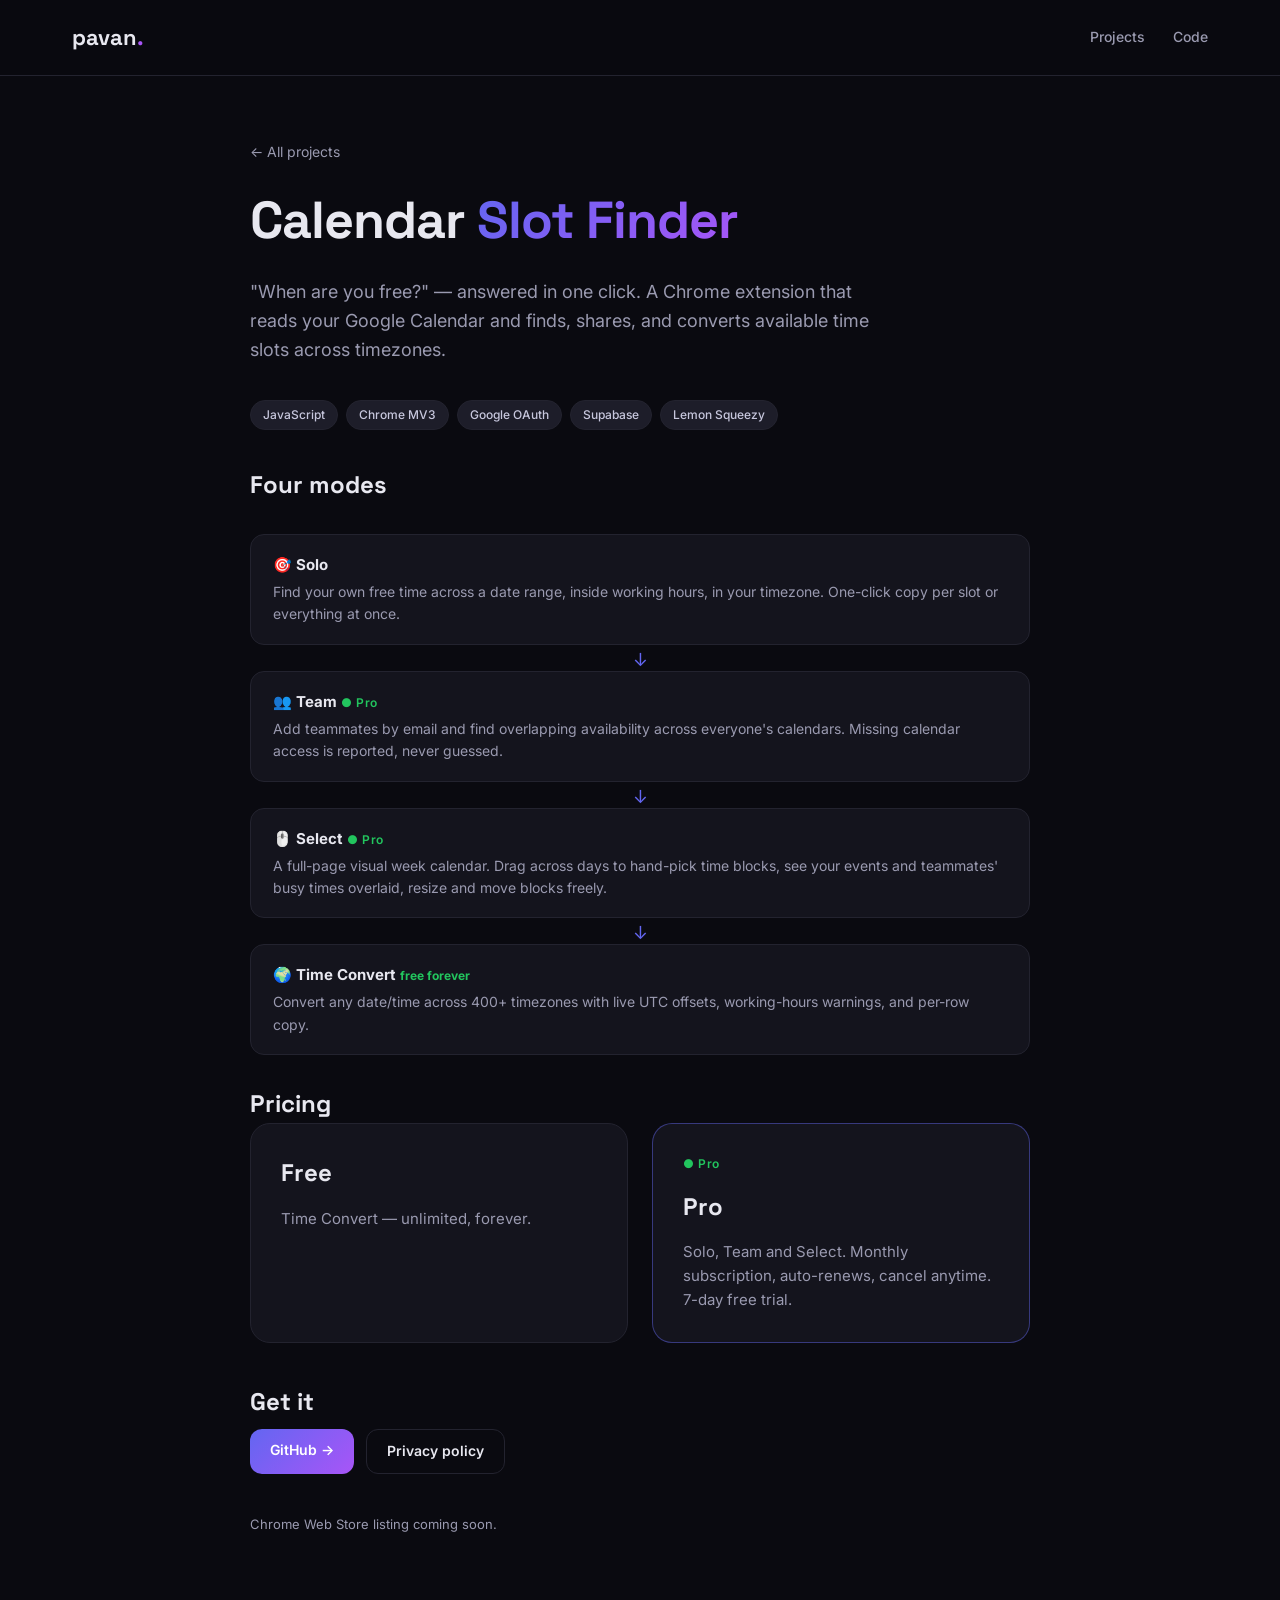
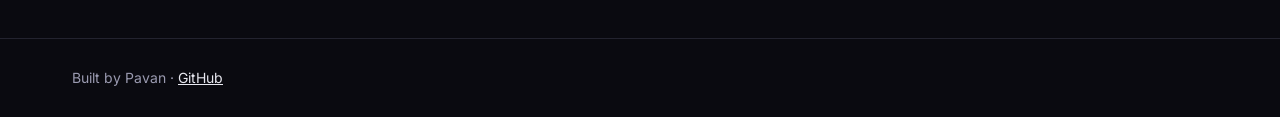
==== projects/freeslot/index.html @ c3851873 "Portfolio site v1: home, gesture-car live demo, freeslot page, privacy policy" ====
<!DOCTYPE html>
<html lang="en">
<head>
  <meta charset="UTF-8">
  <meta name="viewport" content="width=device-width, initial-scale=1.0">
  <title>Calendar Slot Finder — Pavan</title>
  <meta name="description" content="Find, share and convert available time slots from Google Calendar. A Chrome extension with Solo, Team, Select and Time Convert modes.">
  <link rel="preconnect" href="https://fonts.googleapis.com">
  <link rel="preconnect" href="https://fonts.gstatic.com" crossorigin>
  <link href="https://fonts.googleapis.com/css2?family=Space+Grotesk:wght@500;600;700&family=Inter:wght@400;500;600&display=swap" rel="stylesheet">
  <link rel="stylesheet" href="../../styles.css">
</head>
<body>
  <nav class="nav">
    <a href="../../index.html" class="logo">pavan<span class="accent">.</span></a>
    <div class="nav-links">
      <a href="../../index.html#projects">Projects</a>
      <a href="https://github.com/pavan512002/freeslot" target="_blank" rel="noopener">Code</a>
    </div>
  </nav>

  <main class="page">
    <a href="../../index.html#projects" class="back">← All projects</a>
    <h1>Calendar <span class="gradient">Slot Finder</span></h1>
    <p class="lede">"When are you free?" — answered in one click. A Chrome extension that reads your Google Calendar and finds, shares, and converts available time slots across timezones.</p>

    <div class="tags" style="margin-bottom: 36px;">
      <span>JavaScript</span><span>Chrome MV3</span><span>Google OAuth</span><span>Supabase</span><span>Lemon Squeezy</span>
    </div>

    <h2>Four modes</h2>
    <div class="pipeline">
      <div class="pipe-step">
        <h4>🎯 Solo</h4>
        <p>Find your own free time across a date range, inside working hours, in your timezone. One-click copy per slot or everything at once.</p>
      </div>
      <div class="pipe-step">
        <h4>👥 Team <span class="badge live">● Pro</span></h4>
        <p>Add teammates by email and find overlapping availability across everyone's calendars. Missing calendar access is reported, never guessed.</p>
      </div>
      <div class="pipe-step">
        <h4>🖱️ Select <span class="badge live">● Pro</span></h4>
        <p>A full-page visual week calendar. Drag across days to hand-pick time blocks, see your events and teammates' busy times overlaid, resize and move blocks freely.</p>
      </div>
      <div class="pipe-step">
        <h4>🌍 Time Convert <span style="color: var(--green); font-size: 12px;">free forever</span></h4>
        <p>Convert any date/time across 400+ timezones with live UTC offsets, working-hours warnings, and per-row copy.</p>
      </div>
    </div>

    <h2>Pricing</h2>
    <div class="cards" style="margin-bottom: 40px;">
      <div class="card">
        <h3>Free</h3>
        <p>Time Convert — unlimited, forever.</p>
      </div>
      <div class="card featured">
        <div class="card-top"><span class="badge live">● Pro</span></div>
        <h3>Pro</h3>
        <p>Solo, Team and Select. Monthly subscription, auto-renews, cancel anytime. 7-day free trial.</p>
      </div>
    </div>

    <h2>Get it</h2>
    <div class="card-actions" style="margin-bottom: 40px;">
      <a href="https://github.com/pavan512002/freeslot" target="_blank" rel="noopener" class="btn primary">GitHub →</a>
      <a href="../../privacy.html" class="btn ghost">Privacy policy</a>
    </div>
    <p class="fine" style="color: var(--muted); font-size: 13px;">Chrome Web Store listing coming soon.</p>
  </main>

  <footer>
    <p>Built by Pavan · <a href="https://github.com/pavan512002" target="_blank" rel="noopener">GitHub</a></p>
  </footer>

  <script src="../../main.js"></script>
</body>
</html>
---- styles.css ----
:root {
  --bg: #0a0a10;
  --bg2: #101018;
  --card: #14141d;
  --border: #23232f;
  --text: #e8e8f0;
  --muted: #9a9ab0;
  --accent: #6366f1;
  --accent2: #a855f7;
  --green: #22c55e;
}

* { box-sizing: border-box; margin: 0; padding: 0; }

body {
  background: var(--bg);
  color: var(--text);
  font-family: 'Inter', system-ui, sans-serif;
  line-height: 1.6;
  -webkit-font-smoothing: antialiased;
}

h1, h2, h3, .logo { font-family: 'Space Grotesk', sans-serif; }

a { color: inherit; }

/* ---------- nav ---------- */
.nav {
  display: flex; justify-content: space-between; align-items: center;
  padding: 20px clamp(20px, 6vw, 72px);
  position: sticky; top: 0; z-index: 10;
  background: rgba(10, 10, 16, 0.85); backdrop-filter: blur(12px);
  border-bottom: 1px solid var(--border);
}
.logo { font-size: 22px; font-weight: 700; text-decoration: none; }
.accent { color: var(--accent2); }
.nav-links { display: flex; gap: 28px; }
.nav-links a { text-decoration: none; color: var(--muted); font-size: 14px; font-weight: 500; }
.nav-links a:hover { color: var(--text); }

/* ---------- hero ---------- */
.hero {
  padding: clamp(70px, 12vh, 130px) clamp(20px, 6vw, 72px) clamp(50px, 8vh, 90px);
  max-width: 900px;
}
.hero-kicker { color: var(--muted); font-size: 15px; margin-bottom: 12px; }
.hero h1 { font-size: clamp(44px, 8vw, 84px); line-height: 1.05; letter-spacing: -1px; }
.gradient {
  background: linear-gradient(135deg, var(--accent), var(--accent2));
  -webkit-background-clip: text; background-clip: text; color: transparent;
}
.hero-sub { color: var(--muted); font-size: clamp(16px, 2vw, 19px); max-width: 560px; margin: 22px 0 30px; }
.hero-cta { display: flex; gap: 14px; flex-wrap: wrap; }

/* ---------- buttons ---------- */
.btn {
  display: inline-block; padding: 12px 26px; border-radius: 12px;
  font-weight: 600; font-size: 15px; text-decoration: none;
  transition: transform 0.15s, box-shadow 0.15s;
}
.btn.primary {
  background: linear-gradient(135deg, var(--accent), var(--accent2));
  color: #fff; border: none;
}
.btn.primary:hover { transform: translateY(-2px); box-shadow: 0 8px 24px rgba(99, 102, 241, 0.4); }
.btn.ghost { border: 1px solid var(--border); color: var(--text); background: transparent; }
.btn.ghost:hover { border-color: var(--accent); }

/* ---------- sections ---------- */
.section { padding: clamp(40px, 7vh, 80px) clamp(20px, 6vw, 72px); max-width: 1100px; }
.section h2 { font-size: clamp(26px, 4vw, 36px); margin-bottom: 28px; letter-spacing: -0.5px; }

/* ---------- project cards ---------- */
.cards { display: grid; gap: 24px; grid-template-columns: repeat(auto-fit, minmax(300px, 1fr)); }
.card {
  background: var(--card); border: 1px solid var(--border); border-radius: 20px;
  padding: 30px; display: flex; flex-direction: column; gap: 14px;
  transition: transform 0.2s, border-color 0.2s;
}
.card:hover { transform: translateY(-4px); border-color: #3a3a4d; }
.card.featured { border-color: rgba(99, 102, 241, 0.45); }
.card-top { display: flex; justify-content: space-between; align-items: center; }
.card-kind { color: var(--muted); font-size: 12px; text-transform: uppercase; letter-spacing: 1.5px; }
.badge.live { color: var(--green); font-size: 12px; font-weight: 600; letter-spacing: 0.5px; }
.card h3 { font-size: 24px; }
.card p { color: var(--muted); font-size: 15px; }
.tags { display: flex; flex-wrap: wrap; gap: 8px; }
.tags span {
  font-size: 12px; font-weight: 500; color: #c7c7dd;
  background: #1d1d29; border: 1px solid var(--border);
  padding: 4px 12px; border-radius: 999px;
}
.card-actions { display: flex; gap: 12px; margin-top: auto; padding-top: 8px; flex-wrap: wrap; }
.card-actions .btn { padding: 10px 20px; font-size: 14px; }

/* ---------- about ---------- */
.about-grid { display: grid; gap: 24px; grid-template-columns: 1.4fr 1fr; }
.about-grid p { color: var(--muted); font-size: 16px; }
.skills { list-style: none; display: flex; flex-direction: column; gap: 10px; }
.skills li {
  background: var(--card); border: 1px solid var(--border); border-radius: 12px;
  padding: 12px 18px; font-size: 14px; font-weight: 500;
}
@media (max-width: 700px) { .about-grid { grid-template-columns: 1fr; } }

/* ---------- project pages ---------- */
.page { max-width: 860px; margin: 0 auto; padding: clamp(40px, 7vh, 80px) clamp(20px, 6vw, 40px); }
.page h1 { font-size: clamp(32px, 5vw, 52px); letter-spacing: -1px; margin: 14px 0 16px; }
.page .lede { color: var(--muted); font-size: 18px; margin-bottom: 36px; max-width: 640px; }
.back { color: var(--muted); text-decoration: none; font-size: 14px; }
.back:hover { color: var(--text); }
.pipeline { display: grid; gap: 0; margin: 30px 0; }
.pipe-step {
  background: var(--card); border: 1px solid var(--border); border-radius: 14px;
  padding: 18px 22px; position: relative;
}
.pipe-step + .pipe-step { margin-top: 26px; }
.pipe-step + .pipe-step::before {
  content: "↓"; position: absolute; top: -26px; left: 50%; transform: translateX(-50%);
  color: var(--accent); font-size: 18px;
}
.pipe-step h4 { font-size: 15px; margin-bottom: 4px; }
.pipe-step p { color: var(--muted); font-size: 14px; }
.pipe-step code { color: #c4b5fd; font-size: 13px; }
.gesture-map { display: grid; grid-template-columns: repeat(auto-fit, minmax(140px, 1fr)); gap: 12px; margin: 24px 0; }
.gesture {
  background: var(--card); border: 1px solid var(--border); border-radius: 14px;
  padding: 16px; text-align: center;
}
.gesture .fingers { font-size: 30px; margin-bottom: 6px; }
.gesture .cmd { font-weight: 600; font-size: 14px; }
.gesture .desc { color: var(--muted); font-size: 12px; }

/* ---------- footer ---------- */
footer {
  border-top: 1px solid var(--border); margin-top: 40px;
  padding: 28px clamp(20px, 6vw, 72px); color: var(--muted); font-size: 14px;
}
footer a { color: var(--text); }

/* ---------- reveal animation ---------- */
.reveal { opacity: 0; transform: translateY(24px); transition: opacity 0.6s, transform 0.6s; }
.reveal.visible { opacity: 1; transform: none; }
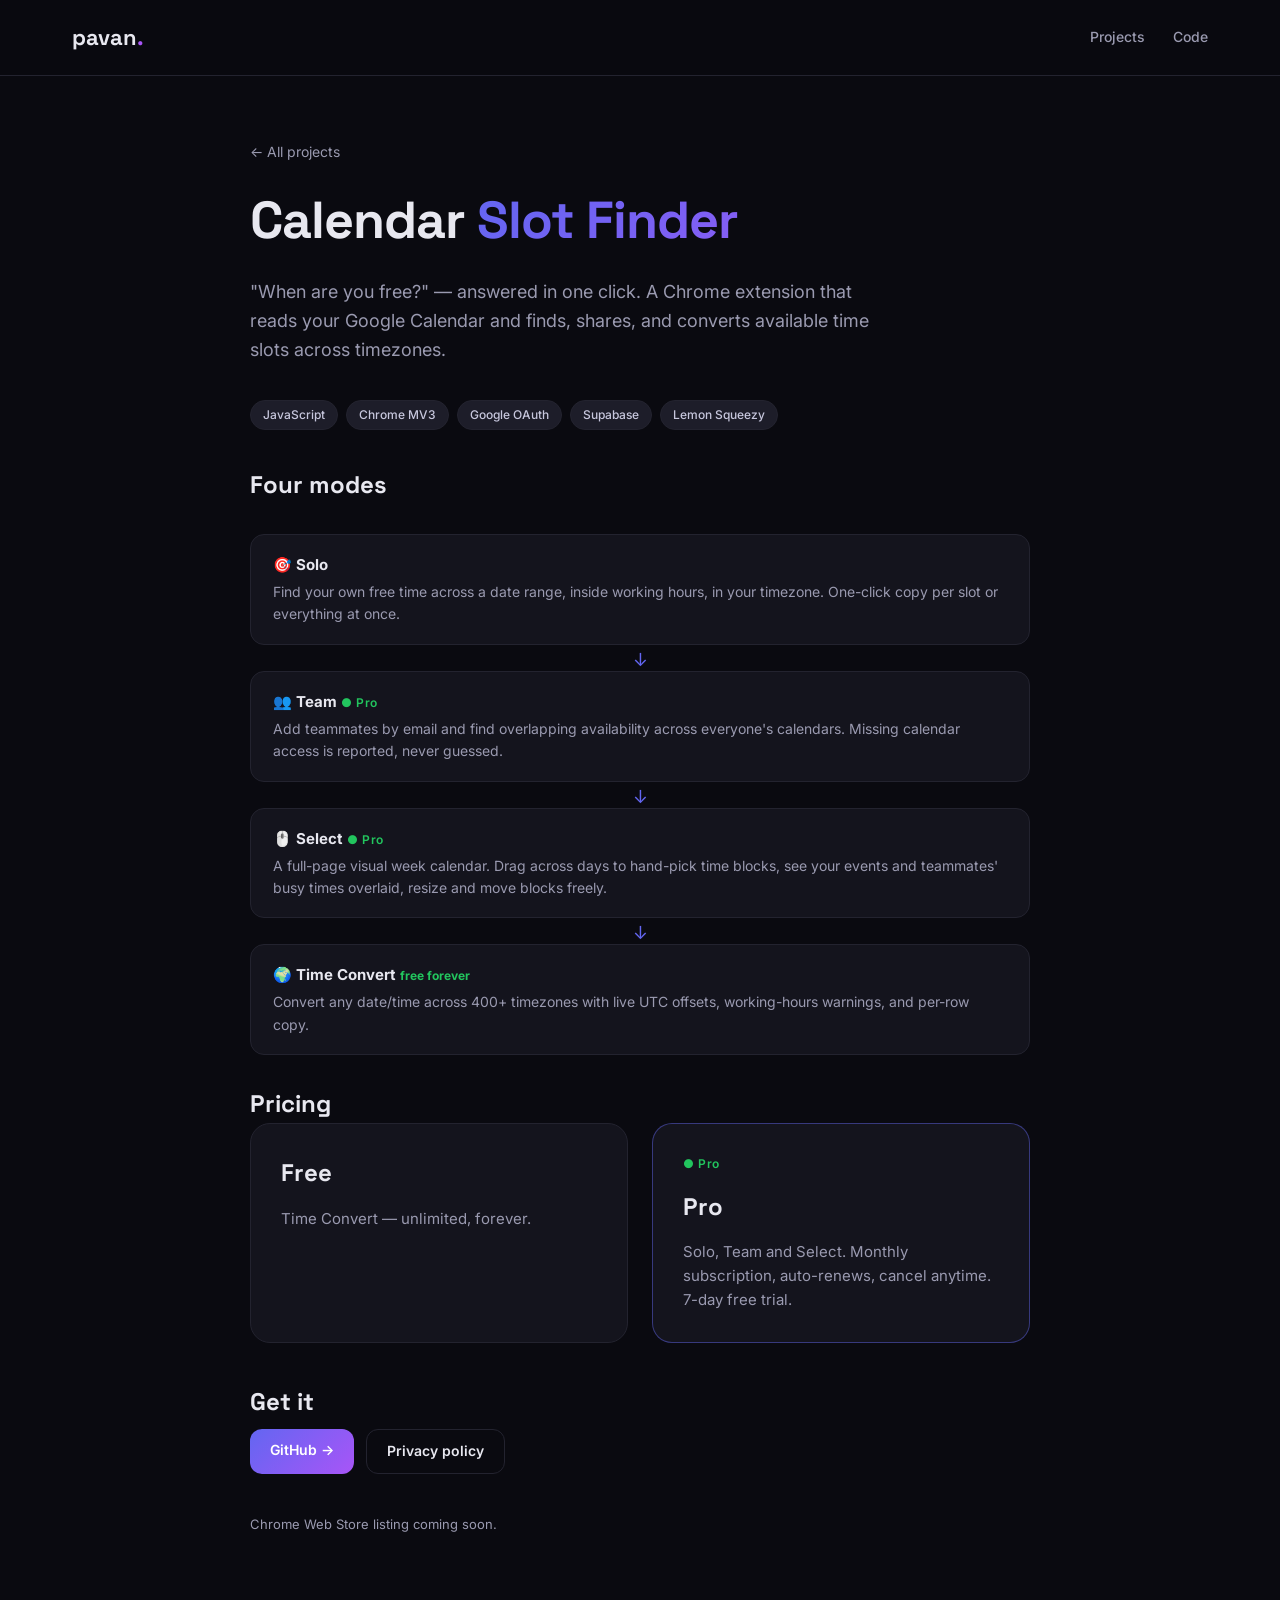
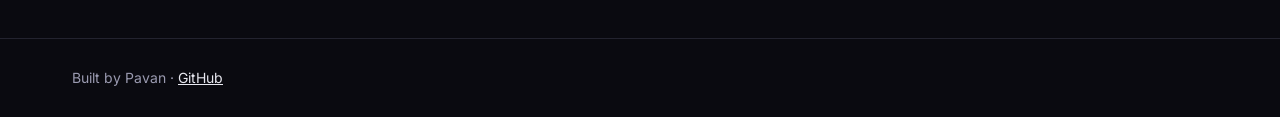
==== commit 30efb91a: "Professional polish: hero entrance, animated orbs, marquee, staggered reveals, favicon" ====
--- a/projects/freeslot/index.html
+++ b/projects/freeslot/index.html
@@ -9,6 +9,8 @@
   <link rel="preconnect" href="https://fonts.gstatic.com" crossorigin>
   <link href="https://fonts.googleapis.com/css2?family=Space+Grotesk:wght@500;600;700&family=Inter:wght@400;500;600&display=swap" rel="stylesheet">
   <link rel="stylesheet" href="../../styles.css">
+  <meta name="theme-color" content="#0a0a10">
+  <link rel="icon" href="data:image/svg+xml,%3Csvg xmlns='http://www.w3.org/2000/svg' viewBox='0 0 64 64'%3E%3Cdefs%3E%3ClinearGradient id='g' x1='0' y1='0' x2='1' y2='1'%3E%3Cstop offset='0' stop-color='%236366f1'/%3E%3Cstop offset='1' stop-color='%23a855f7'/%3E%3C/linearGradient%3E%3C/defs%3E%3Crect width='64' height='64' rx='14' fill='url(%23g)'/%3E%3Ctext x='32' y='45' font-family='sans-serif' font-size='36' font-weight='bold' text-anchor='middle' fill='white'%3Ep%3C/text%3E%3C/svg%3E">
 </head>
 <body>
   <nav class="nav">
--- a/styles.css
+++ b/styles.css
@@ -139,5 +139,63 @@
 footer a { color: var(--text); }
 
 /* ---------- reveal animation ---------- */
-.reveal { opacity: 0; transform: translateY(24px); transition: opacity 0.6s, transform 0.6s; }
+.reveal { opacity: 0; transform: translateY(24px); transition: opacity 0.6s, transform 0.6s cubic-bezier(0.22,1,0.36,1); }
 .reveal.visible { opacity: 1; transform: none; }
+
+/* ---------- motion & polish ---------- */
+html { scroll-behavior: smooth; }
+
+/* animated hero background */
+.hero { position: relative; overflow: clip; }
+.orb { position: absolute; border-radius: 50%; filter: blur(100px); opacity: 0.32; pointer-events: none; }
+.orb-a { width: 440px; height: 440px; background: #6366f1; top: -140px; right: -100px; animation: drift 14s ease-in-out infinite alternate; }
+.orb-b { width: 340px; height: 340px; background: #a855f7; bottom: -160px; left: 8%; animation: drift 19s ease-in-out infinite alternate-reverse; }
+@keyframes drift {
+  from { transform: translate(0, 0) scale(1); }
+  to { transform: translate(-70px, 60px) scale(1.18); }
+}
+
+/* staggered hero entrance */
+.enter { opacity: 0; transform: translateY(28px); animation: rise 0.9s cubic-bezier(0.22,1,0.36,1) forwards; }
+.enter-1 { animation-delay: 0.05s; }
+.enter-2 { animation-delay: 0.18s; }
+.enter-3 { animation-delay: 0.32s; }
+.enter-4 { animation-delay: 0.46s; }
+@keyframes rise { to { opacity: 1; transform: none; } }
+
+/* tech marquee */
+.marquee { overflow: hidden; border-top: 1px solid var(--border); border-bottom: 1px solid var(--border); padding: 15px 0; }
+.marquee-track {
+  display: inline-flex; gap: 26px; width: max-content; white-space: nowrap;
+  color: var(--muted); font-size: 13px; font-weight: 600; letter-spacing: 2.5px; text-transform: uppercase;
+  animation: scroll 30s linear infinite;
+}
+.marquee:hover .marquee-track { animation-play-state: paused; }
+@keyframes scroll { to { transform: translateX(-50%); } }
+
+/* nav shadow on scroll */
+.nav.scrolled { box-shadow: 0 4px 24px rgba(0, 0, 0, 0.45); }
+
+/* card hover glow */
+.card { position: relative; }
+.card:hover { transform: translateY(-6px); border-color: #3d3d55; box-shadow: 0 16px 40px rgba(0, 0, 0, 0.35); }
+
+/* command pill pulse on change */
+.hud-cmd.pulse { animation: pulse 0.45s ease; }
+@keyframes pulse {
+  0% { transform: scale(1); }
+  40% { transform: scale(1.14); }
+  100% { transform: scale(1); }
+}
+
+/* gradient text shimmer on hero */
+.gradient { background-size: 200% 200%; animation: shimmer 8s ease-in-out infinite; }
+@keyframes shimmer {
+  0%, 100% { background-position: 0% 50%; }
+  50% { background-position: 100% 50%; }
+}
+
+@media (prefers-reduced-motion: reduce) {
+  *, *::before, *::after { animation: none !important; transition: none !important; }
+  .reveal, .enter { opacity: 1 !important; transform: none !important; }
+}
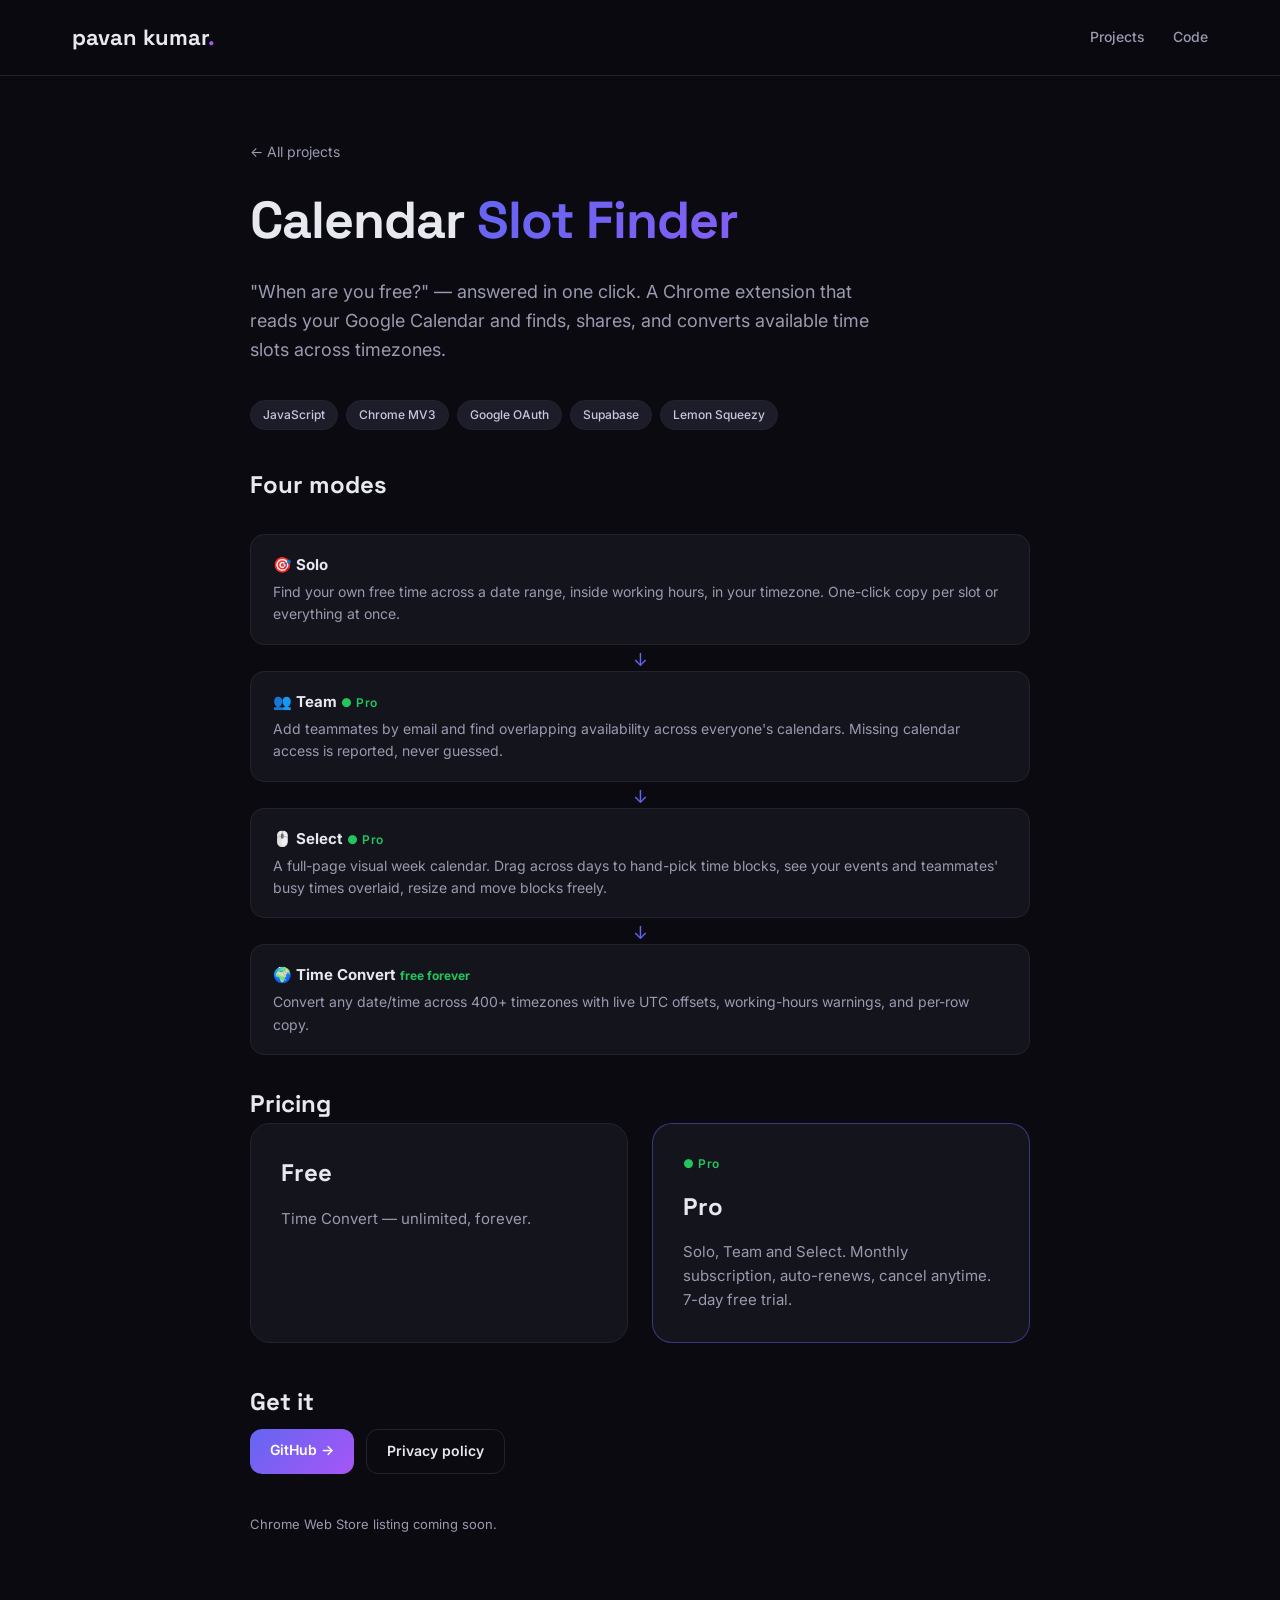
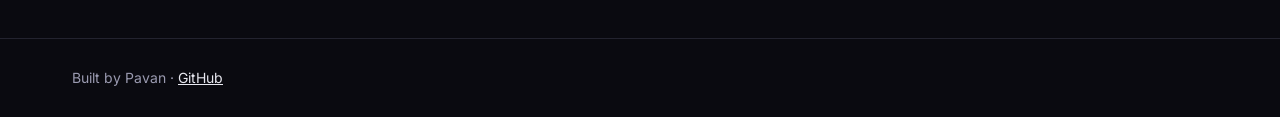
==== commit a8c9e8f7: "Resume integration: experience, education, skills, contact, skin-cancer project; demo car now wraps " ====
--- a/projects/freeslot/index.html
+++ b/projects/freeslot/index.html
@@ -14,7 +14,7 @@
 </head>
 <body>
   <nav class="nav">
-    <a href="../../index.html" class="logo">pavan<span class="accent">.</span></a>
+    <a href="../../index.html" class="logo">pavan kumar<span class="accent">.</span></a>
     <div class="nav-links">
       <a href="../../index.html#projects">Projects</a>
       <a href="https://github.com/pavan512002/freeslot" target="_blank" rel="noopener">Code</a>
--- a/styles.css
+++ b/styles.css
@@ -195,6 +195,23 @@
   50% { background-position: 100% 50%; }
 }
 
+/* ---------- experience timeline ---------- */
+.timeline { display: flex; flex-direction: column; }
+.t-item { position: relative; padding: 0 0 34px 30px; border-left: 2px solid var(--border); margin-left: 8px; }
+.t-item:last-child { padding-bottom: 0; }
+.t-item::before {
+  content: ""; position: absolute; left: -7px; top: 5px; width: 12px; height: 12px; border-radius: 50%;
+  background: linear-gradient(135deg, var(--accent), var(--accent2));
+  box-shadow: 0 0 16px rgba(99, 102, 241, 0.6);
+}
+.t-date { color: var(--muted); font-size: 13px; font-weight: 600; letter-spacing: 0.8px; text-transform: uppercase; }
+.t-item h3 { font-size: 20px; margin: 6px 0 2px; }
+.t-org { color: #c4b5fd; font-size: 14px; font-weight: 600; margin-bottom: 10px; }
+.t-item ul { padding-left: 18px; color: var(--muted); font-size: 14.5px; display: flex; flex-direction: column; gap: 7px; max-width: 720px; }
+
+/* ---------- contact ---------- */
+.contact-grid { display: flex; gap: 12px; flex-wrap: wrap; }
+
 @media (prefers-reduced-motion: reduce) {
   *, *::before, *::after { animation: none !important; transition: none !important; }
   .reveal, .enter { opacity: 1 !important; transform: none !important; }
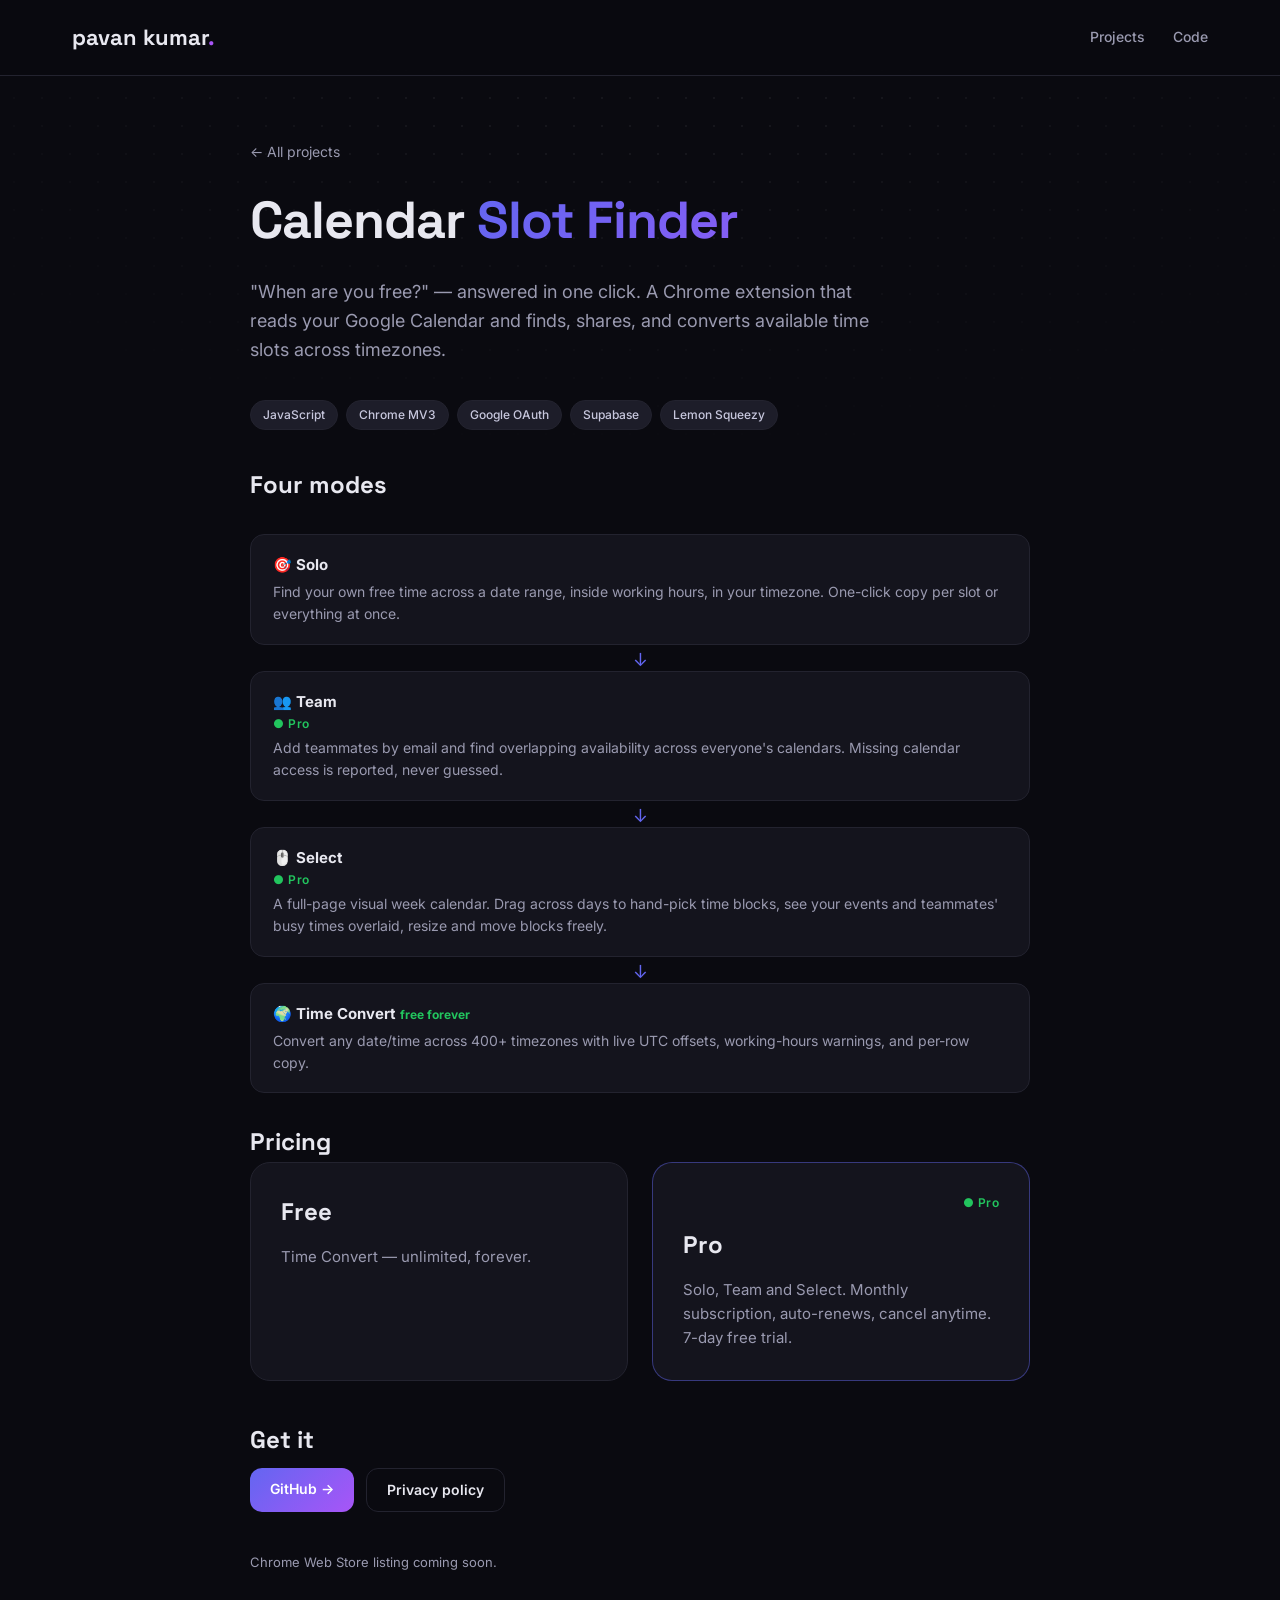
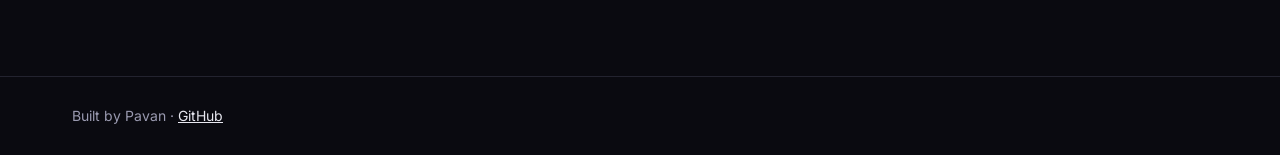
==== commit a1d976e1: "Version static assets (styles.v2.css, main.v2.js) to bust stale CDN caches" ====
--- a/projects/freeslot/index.html
+++ b/projects/freeslot/index.html
@@ -8,7 +8,7 @@
   <link rel="preconnect" href="https://fonts.googleapis.com">
   <link rel="preconnect" href="https://fonts.gstatic.com" crossorigin>
   <link href="https://fonts.googleapis.com/css2?family=Space+Grotesk:wght@500;600;700&family=Inter:wght@400;500;600&display=swap" rel="stylesheet">
-  <link rel="stylesheet" href="../../styles.css">
+  <link rel="stylesheet" href="../../styles.v2.css">
   <meta name="theme-color" content="#0a0a10">
   <link rel="icon" href="data:image/svg+xml,%3Csvg xmlns='http://www.w3.org/2000/svg' viewBox='0 0 64 64'%3E%3Cdefs%3E%3ClinearGradient id='g' x1='0' y1='0' x2='1' y2='1'%3E%3Cstop offset='0' stop-color='%236366f1'/%3E%3Cstop offset='1' stop-color='%23a855f7'/%3E%3C/linearGradient%3E%3C/defs%3E%3Crect width='64' height='64' rx='14' fill='url(%23g)'/%3E%3Ctext x='32' y='45' font-family='sans-serif' font-size='36' font-weight='bold' text-anchor='middle' fill='white'%3Ep%3C/text%3E%3C/svg%3E">
 </head>
@@ -75,6 +75,6 @@
     <p>Built by Pavan · <a href="https://github.com/pavan512002" target="_blank" rel="noopener">GitHub</a></p>
   </footer>
 
-  <script src="../../main.js"></script>
+  <script src="../../main.v2.js"></script>
 </body>
 </html>
--- a/styles.v2.css
+++ b/styles.v2.css
@@ -0,0 +1,348 @@
+:root {
+  --bg: #0a0a10;
+  --bg2: #101018;
+  --card: #14141d;
+  --border: #23232f;
+  --text: #e8e8f0;
+  --muted: #9a9ab0;
+  --accent: #6366f1;
+  --accent2: #a855f7;
+  --green: #22c55e;
+}
+
+* { box-sizing: border-box; margin: 0; padding: 0; }
+
+body {
+  background: var(--bg);
+  color: var(--text);
+  font-family: 'Inter', system-ui, sans-serif;
+  line-height: 1.6;
+  -webkit-font-smoothing: antialiased;
+}
+
+h1, h2, h3, .logo { font-family: 'Space Grotesk', sans-serif; }
+
+a { color: inherit; }
+
+/* ---------- nav ---------- */
+.nav {
+  display: flex; justify-content: space-between; align-items: center;
+  padding: 20px clamp(20px, 6vw, 72px);
+  position: sticky; top: 0; z-index: 10;
+  background: rgba(10, 10, 16, 0.85); backdrop-filter: blur(12px);
+  border-bottom: 1px solid var(--border);
+}
+.logo { font-size: 22px; font-weight: 700; text-decoration: none; }
+.accent { color: var(--accent2); }
+.nav-links { display: flex; gap: 28px; }
+.nav-links a { text-decoration: none; color: var(--muted); font-size: 14px; font-weight: 500; }
+.nav-links a:hover { color: var(--text); }
+
+/* ---------- hero ---------- */
+.hero {
+  position: relative; overflow: clip;
+  min-height: max(620px, 94svh);
+  display: flex; align-items: center;
+  padding: clamp(90px, 12vh, 130px) clamp(20px, 6vw, 72px) clamp(76px, 10vh, 110px);
+}
+#net { position: absolute; inset: 0; width: 100%; height: 100%; }
+.hero-inner {
+  position: relative; z-index: 1; width: 100%; max-width: 1400px; margin: 0 auto;
+  display: grid; grid-template-columns: 1.02fr 0.98fr; gap: clamp(36px, 5vw, 76px); align-items: center;
+}
+.hero-kicker { color: var(--muted); font-size: 15px; margin-bottom: 10px; }
+.typed-line {
+  font-family: ui-monospace, SFMono-Regular, Menlo, monospace;
+  color: #c4b5fd; font-size: 15px; margin-bottom: 16px; min-height: 24px;
+}
+.typed-line .prompt { color: var(--green); font-weight: 700; }
+.caret { display: inline-block; width: 9px; height: 17px; background: #c4b5fd; vertical-align: -3px; animation: blink 1.05s steps(1) infinite; }
+@keyframes blink { 50% { opacity: 0; } }
+.hero h1 { font-size: clamp(44px, 8vw, 84px); line-height: 1.05; letter-spacing: -1px; }
+.gradient {
+  background: linear-gradient(135deg, var(--accent), var(--accent2));
+  -webkit-background-clip: text; background-clip: text; color: transparent;
+}
+.hero-sub { color: var(--muted); font-size: clamp(16px, 2vw, 19px); max-width: 560px; margin: 22px 0 30px; }
+.hero-cta { display: flex; gap: 14px; flex-wrap: wrap; }
+.hero-stats { display: flex; gap: clamp(26px, 4vw, 58px); margin-top: 40px; }
+.hstat { display: flex; flex-direction: column; }
+.hstat-num {
+  font-family: 'Space Grotesk', sans-serif; font-size: clamp(26px, 3vw, 34px); font-weight: 700;
+  background: linear-gradient(135deg, #ffffff, #a5a5c8);
+  -webkit-background-clip: text; background-clip: text; color: transparent;
+}
+.hstat-label { color: var(--muted); font-size: 12px; text-transform: uppercase; letter-spacing: 1.4px; margin-top: 4px; }
+
+/* ---------- page background: aurora + dot grid + spotlight ---------- */
+.bg-aurora { position: fixed; inset: 0; z-index: -3; overflow: hidden; pointer-events: none; }
+.bg-aurora i { position: absolute; border-radius: 50%; }
+.bg-aurora i:nth-child(1) {
+  width: 62vmax; height: 62vmax; left: -16vmax; top: -16vmax;
+  background: radial-gradient(circle, rgba(99, 102, 241, 0.15), transparent 65%);
+  animation: aurora1 26s ease-in-out infinite alternate;
+}
+.bg-aurora i:nth-child(2) {
+  width: 56vmax; height: 56vmax; right: -13vmax; top: 32vh;
+  background: radial-gradient(circle, rgba(168, 85, 247, 0.13), transparent 65%);
+  animation: aurora2 32s ease-in-out infinite alternate;
+}
+.bg-aurora i:nth-child(3) {
+  width: 52vmax; height: 52vmax; left: 22vw; bottom: -20vmax;
+  background: radial-gradient(circle, rgba(34, 211, 238, 0.09), transparent 65%);
+  animation: aurora1 38s ease-in-out infinite alternate-reverse;
+}
+@keyframes aurora1 { to { transform: translate(6vmax, 4vmax) scale(1.15); } }
+@keyframes aurora2 { to { transform: translate(-5vmax, -6vmax) scale(1.1); } }
+body::before {
+  content: ""; position: fixed; inset: 0; z-index: -2; pointer-events: none;
+  background-image: radial-gradient(rgba(255, 255, 255, 0.05) 1px, transparent 1.4px);
+  background-size: 28px 28px;
+  -webkit-mask-image: radial-gradient(ellipse 90% 70% at 50% 0%, black 25%, transparent 78%);
+  mask-image: radial-gradient(ellipse 90% 70% at 50% 0%, black 25%, transparent 78%);
+}
+#spot {
+  position: fixed; left: 0; top: 0; width: 560px; height: 560px; z-index: 50;
+  pointer-events: none; mix-blend-mode: screen; opacity: 0;
+  background: radial-gradient(circle, rgba(139, 92, 246, 0.14), transparent 60%);
+  transform: translate(-50%, -50%);
+}
+.progress {
+  position: fixed; top: 0; left: 0; height: 3px; width: 0; z-index: 60;
+  background: linear-gradient(90deg, var(--accent), var(--accent2));
+  box-shadow: 0 0 12px rgba(99, 102, 241, 0.7);
+}
+
+/* ---------- HUD (mission-control card) ---------- */
+.hero-visual { position: relative; perspective: 1200px; }
+.hud {
+  position: relative; border-radius: 18px; padding: 18px 20px 16px;
+  background: linear-gradient(160deg, rgba(26, 26, 40, 0.92), rgba(13, 13, 21, 0.95));
+  border: 1px solid rgba(99, 102, 241, 0.28);
+  box-shadow: 0 30px 80px rgba(0, 0, 0, 0.5), 0 0 70px rgba(99, 102, 241, 0.14), inset 0 1px 0 rgba(255, 255, 255, 0.06);
+  transform-style: preserve-3d; will-change: transform;
+  font-family: ui-monospace, SFMono-Regular, Menlo, monospace;
+  animation: hudFloat 7s ease-in-out infinite;
+}
+@keyframes hudFloat { 0%, 100% { translate: 0 0; } 50% { translate: 0 -10px; } }
+.hud-bar { display: flex; align-items: center; gap: 8px; margin-bottom: 14px; }
+.hdot { width: 11px; height: 11px; border-radius: 50%; }
+.hdot.r { background: #ff5f57; } .hdot.y { background: #febc2e; } .hdot.g { background: #28c840; }
+.hud-title { color: var(--muted); font-size: 12.5px; margin-left: 6px; }
+.live { margin-left: auto; display: flex; align-items: center; gap: 7px; color: var(--green); font-size: 11px; font-weight: 700; letter-spacing: 1.6px; font-family: 'Inter', sans-serif; }
+.pulse-dot { width: 8px; height: 8px; border-radius: 50%; background: var(--green); animation: pulseDot 1.6s ease-out infinite; }
+@keyframes pulseDot {
+  0% { box-shadow: 0 0 0 0 rgba(34, 197, 94, 0.55); }
+  70% { box-shadow: 0 0 0 9px rgba(34, 197, 94, 0); }
+  100% { box-shadow: 0 0 0 0 rgba(34, 197, 94, 0); }
+}
+.hud-log { height: 150px; overflow: hidden; font-size: 12.5px; line-height: 1.8; color: #9fe8b8; display: flex; flex-direction: column; justify-content: flex-end; }
+.hud-log div { animation: logIn 0.45s cubic-bezier(0.22, 1, 0.36, 1); white-space: nowrap; overflow: hidden; text-overflow: ellipsis; }
+.hud-log .t { color: #5b5b78; margin-right: 8px; }
+.hud-log .warn { color: #ffd479; }
+.hud-log .ok { color: #7ef0a5; }
+@keyframes logIn { from { opacity: 0; transform: translateY(8px); } }
+.hud-chart { position: relative; margin: 12px 0 4px; }
+#spark { width: 100%; height: 86px; display: block; }
+.chart-label { position: absolute; top: 2px; right: 4px; font-size: 10px; color: var(--muted); letter-spacing: 1.4px; font-family: 'Inter', sans-serif; }
+.hud-stats { display: grid; grid-template-columns: repeat(3, 1fr); gap: 10px; margin-top: 12px; padding-top: 12px; border-top: 1px solid rgba(255, 255, 255, 0.07); }
+.hud-stats .k { display: block; font-size: 10px; letter-spacing: 1.4px; color: var(--muted); margin-bottom: 4px; font-family: 'Inter', sans-serif; }
+.hud-stats .v { font-size: 14.5px; font-weight: 600; color: var(--text); }
+.hud-stats .v.ok { color: var(--green); }
+.hud-glow {
+  position: absolute; inset: 6% -8% -10% -8%; z-index: -1;
+  background: radial-gradient(ellipse at center, rgba(99, 102, 241, 0.25), transparent 65%);
+  filter: blur(30px); animation: hudBreathe 5s ease-in-out infinite alternate;
+}
+@keyframes hudBreathe { to { opacity: 0.55; transform: scale(1.07); } }
+
+/* scroll cue */
+.scroll-cue {
+  position: absolute; left: 50%; bottom: 24px; transform: translateX(-50%); z-index: 2;
+  width: 26px; height: 42px; border: 2px solid rgba(255, 255, 255, 0.25);
+  border-radius: 14px; display: flex; justify-content: center; padding-top: 8px;
+}
+.scroll-cue span { width: 4px; height: 8px; border-radius: 2px; background: var(--accent2); animation: cue 1.8s ease-in-out infinite; }
+@keyframes cue {
+  0% { transform: translateY(0); opacity: 1; }
+  70% { transform: translateY(14px); opacity: 0; }
+  100% { transform: translateY(0); opacity: 0; }
+}
+
+/* ---------- buttons ---------- */
+.btn {
+  display: inline-block; padding: 12px 26px; border-radius: 12px;
+  font-weight: 600; font-size: 15px; text-decoration: none;
+  transition: transform 0.15s, box-shadow 0.15s;
+}
+.btn.primary {
+  background: linear-gradient(135deg, var(--accent), var(--accent2));
+  color: #fff; border: none;
+}
+.btn.primary:hover { transform: translateY(-2px); box-shadow: 0 8px 24px rgba(99, 102, 241, 0.4); }
+.btn.ghost { border: 1px solid var(--border); color: var(--text); background: transparent; }
+.btn.ghost:hover { border-color: var(--accent); }
+
+/* ---------- sections ---------- */
+.section { padding: clamp(40px, 7vh, 80px) clamp(20px, 6vw, 72px); max-width: 1100px; }
+.section h2 { font-size: clamp(26px, 4vw, 36px); margin-bottom: 28px; letter-spacing: -0.5px; }
+
+/* ---------- project cards ---------- */
+.cards { display: grid; gap: 24px; grid-template-columns: repeat(auto-fit, minmax(300px, 1fr)); }
+.card {
+  background: var(--card); border: 1px solid var(--border); border-radius: 20px;
+  padding: 30px; display: flex; flex-direction: column; gap: 14px;
+  transition: transform 0.2s, border-color 0.2s;
+}
+.card:hover { transform: translateY(-4px); border-color: #3a3a4d; }
+.card.featured { border-color: rgba(99, 102, 241, 0.45); }
+.card-top { display: flex; justify-content: space-between; align-items: center; }
+.card-kind { color: var(--muted); font-size: 12px; text-transform: uppercase; letter-spacing: 1.5px; }
+.badge.live { color: var(--green); font-size: 12px; font-weight: 600; letter-spacing: 0.5px; }
+.card h3 { font-size: 24px; }
+.card p { color: var(--muted); font-size: 15px; }
+.tags { display: flex; flex-wrap: wrap; gap: 8px; }
+.tags span {
+  font-size: 12px; font-weight: 500; color: #c7c7dd;
+  background: #1d1d29; border: 1px solid var(--border);
+  padding: 4px 12px; border-radius: 999px;
+}
+.card-actions { display: flex; gap: 12px; margin-top: auto; padding-top: 8px; flex-wrap: wrap; }
+.card-actions .btn { padding: 10px 20px; font-size: 14px; }
+
+/* ---------- about ---------- */
+.about-grid { display: grid; gap: 24px; grid-template-columns: 1.4fr 1fr; }
+.about-grid p { color: var(--muted); font-size: 16px; }
+.skills { list-style: none; display: flex; flex-direction: column; gap: 10px; }
+.skills li {
+  background: var(--card); border: 1px solid var(--border); border-radius: 12px;
+  padding: 12px 18px; font-size: 14px; font-weight: 500;
+}
+@media (max-width: 700px) { .about-grid { grid-template-columns: 1fr; } }
+
+/* ---------- project pages ---------- */
+.page { max-width: 860px; margin: 0 auto; padding: clamp(40px, 7vh, 80px) clamp(20px, 6vw, 40px); }
+.page h1 { font-size: clamp(32px, 5vw, 52px); letter-spacing: -1px; margin: 14px 0 16px; }
+.page .lede { color: var(--muted); font-size: 18px; margin-bottom: 36px; max-width: 640px; }
+.back { color: var(--muted); text-decoration: none; font-size: 14px; }
+.back:hover { color: var(--text); }
+.pipeline { display: grid; gap: 0; margin: 30px 0; }
+.pipe-step {
+  background: var(--card); border: 1px solid var(--border); border-radius: 14px;
+  padding: 18px 22px; position: relative;
+}
+.pipe-step + .pipe-step { margin-top: 26px; }
+.pipe-step + .pipe-step::before {
+  content: "↓"; position: absolute; top: -26px; left: 50%; transform: translateX(-50%);
+  color: var(--accent); font-size: 18px;
+}
+.pipe-step h4 { font-size: 15px; margin-bottom: 4px; }
+.pipe-step p { color: var(--muted); font-size: 14px; }
+.pipe-step code { color: #c4b5fd; font-size: 13px; }
+.gesture-map { display: grid; grid-template-columns: repeat(auto-fit, minmax(140px, 1fr)); gap: 12px; margin: 24px 0; }
+.gesture {
+  background: var(--card); border: 1px solid var(--border); border-radius: 14px;
+  padding: 16px; text-align: center;
+}
+.gesture .fingers { font-size: 30px; margin-bottom: 6px; }
+.gesture .cmd { font-weight: 600; font-size: 14px; }
+.gesture .desc { color: var(--muted); font-size: 12px; }
+
+/* ---------- footer ---------- */
+footer {
+  border-top: 1px solid var(--border); margin-top: 40px;
+  padding: 28px clamp(20px, 6vw, 72px); color: var(--muted); font-size: 14px;
+}
+footer a { color: var(--text); }
+
+/* ---------- reveal animation ---------- */
+.reveal { opacity: 0; transform: translateY(24px); transition: opacity 0.6s, transform 0.6s cubic-bezier(0.22,1,0.36,1); }
+.reveal.visible { opacity: 1; transform: none; }
+
+/* ---------- motion & polish ---------- */
+html { scroll-behavior: smooth; }
+
+/* animated hero background (handled by #net canvas + aurora) */
+.hero { position: relative; overflow: clip; }
+
+/* staggered hero entrance */
+.enter { opacity: 0; transform: translateY(28px); animation: rise 0.9s cubic-bezier(0.22,1,0.36,1) forwards; }
+.enter-1 { animation-delay: 0.05s; }
+.enter-2 { animation-delay: 0.18s; }
+.enter-3 { animation-delay: 0.32s; }
+.enter-4 { animation-delay: 0.46s; }
+.enter-5 { animation-delay: 0.62s; }
+@keyframes rise { to { opacity: 1; transform: none; } }
+
+/* ---------- responsive: one column on smaller screens ---------- */
+@media (max-width: 1023px) {
+  .hero { min-height: 0; }
+  .hero-inner { grid-template-columns: 1fr; }
+  .hero-visual { max-width: 600px; }
+  #spot { display: none; }
+  .scroll-cue { display: none; }
+}
+@media (max-width: 640px) {
+  .hero-stats { gap: 22px; flex-wrap: wrap; }
+  .hud-log { height: 118px; font-size: 11.5px; }
+  .hud-stats { grid-template-columns: repeat(3, 1fr); }
+}
+
+/* at-a-glance snapshot strip */
+.snapshot {
+  display: grid; grid-template-columns: repeat(auto-fit, minmax(200px, 1fr)); gap: 12px;
+  border-top: 1px solid var(--border); border-bottom: 1px solid var(--border);
+  padding: 20px clamp(20px, 6vw, 72px); margin: 0 auto; max-width: 1400px;
+}
+.snap {
+  display: flex; flex-direction: column; gap: 2px;
+  background: var(--card); border: 1px solid var(--border); border-radius: 14px;
+  padding: 12px 18px;
+}
+.snap-label { color: var(--muted); font-size: 11px; font-weight: 600; text-transform: uppercase; letter-spacing: 1.5px; }
+.snap-value { font-size: 14.5px; font-weight: 600; }
+
+/* nav shadow on scroll */
+.nav.scrolled { box-shadow: 0 4px 24px rgba(0, 0, 0, 0.45); }
+
+/* card hover glow */
+.card { position: relative; }
+.card:hover { transform: translateY(-6px); border-color: #3d3d55; box-shadow: 0 16px 40px rgba(0, 0, 0, 0.35); }
+
+/* command pill pulse on change */
+.hud-cmd.pulse { animation: pulse 0.45s ease; }
+@keyframes pulse {
+  0% { transform: scale(1); }
+  40% { transform: scale(1.14); }
+  100% { transform: scale(1); }
+}
+
+/* gradient text shimmer on hero */
+.gradient { background-size: 200% 200%; animation: shimmer 8s ease-in-out infinite; }
+@keyframes shimmer {
+  0%, 100% { background-position: 0% 50%; }
+  50% { background-position: 100% 50%; }
+}
+
+/* ---------- experience timeline ---------- */
+.timeline { display: flex; flex-direction: column; }
+.t-item { position: relative; padding: 0 0 34px 30px; border-left: 2px solid var(--border); margin-left: 8px; }
+.t-item:last-child { padding-bottom: 0; }
+.t-item::before {
+  content: ""; position: absolute; left: -7px; top: 5px; width: 12px; height: 12px; border-radius: 50%;
+  background: linear-gradient(135deg, var(--accent), var(--accent2));
+  box-shadow: 0 0 16px rgba(99, 102, 241, 0.6);
+}
+.t-date { color: var(--muted); font-size: 13px; font-weight: 600; letter-spacing: 0.8px; text-transform: uppercase; }
+.t-item h3 { font-size: 20px; margin: 6px 0 2px; }
+.t-org { color: #c4b5fd; font-size: 14px; font-weight: 600; margin-bottom: 10px; }
+.t-item ul { padding-left: 18px; color: var(--muted); font-size: 14.5px; display: flex; flex-direction: column; gap: 7px; max-width: 720px; }
+
+/* ---------- contact ---------- */
+.contact-grid { display: flex; gap: 12px; flex-wrap: wrap; }
+
+@media (prefers-reduced-motion: reduce) {
+  *, *::before, *::after { animation: none !important; transition: none !important; }
+  .reveal, .enter { opacity: 1 !important; transform: none !important; }
+  #net, #spot, .bg-aurora { display: none !important; }
+}
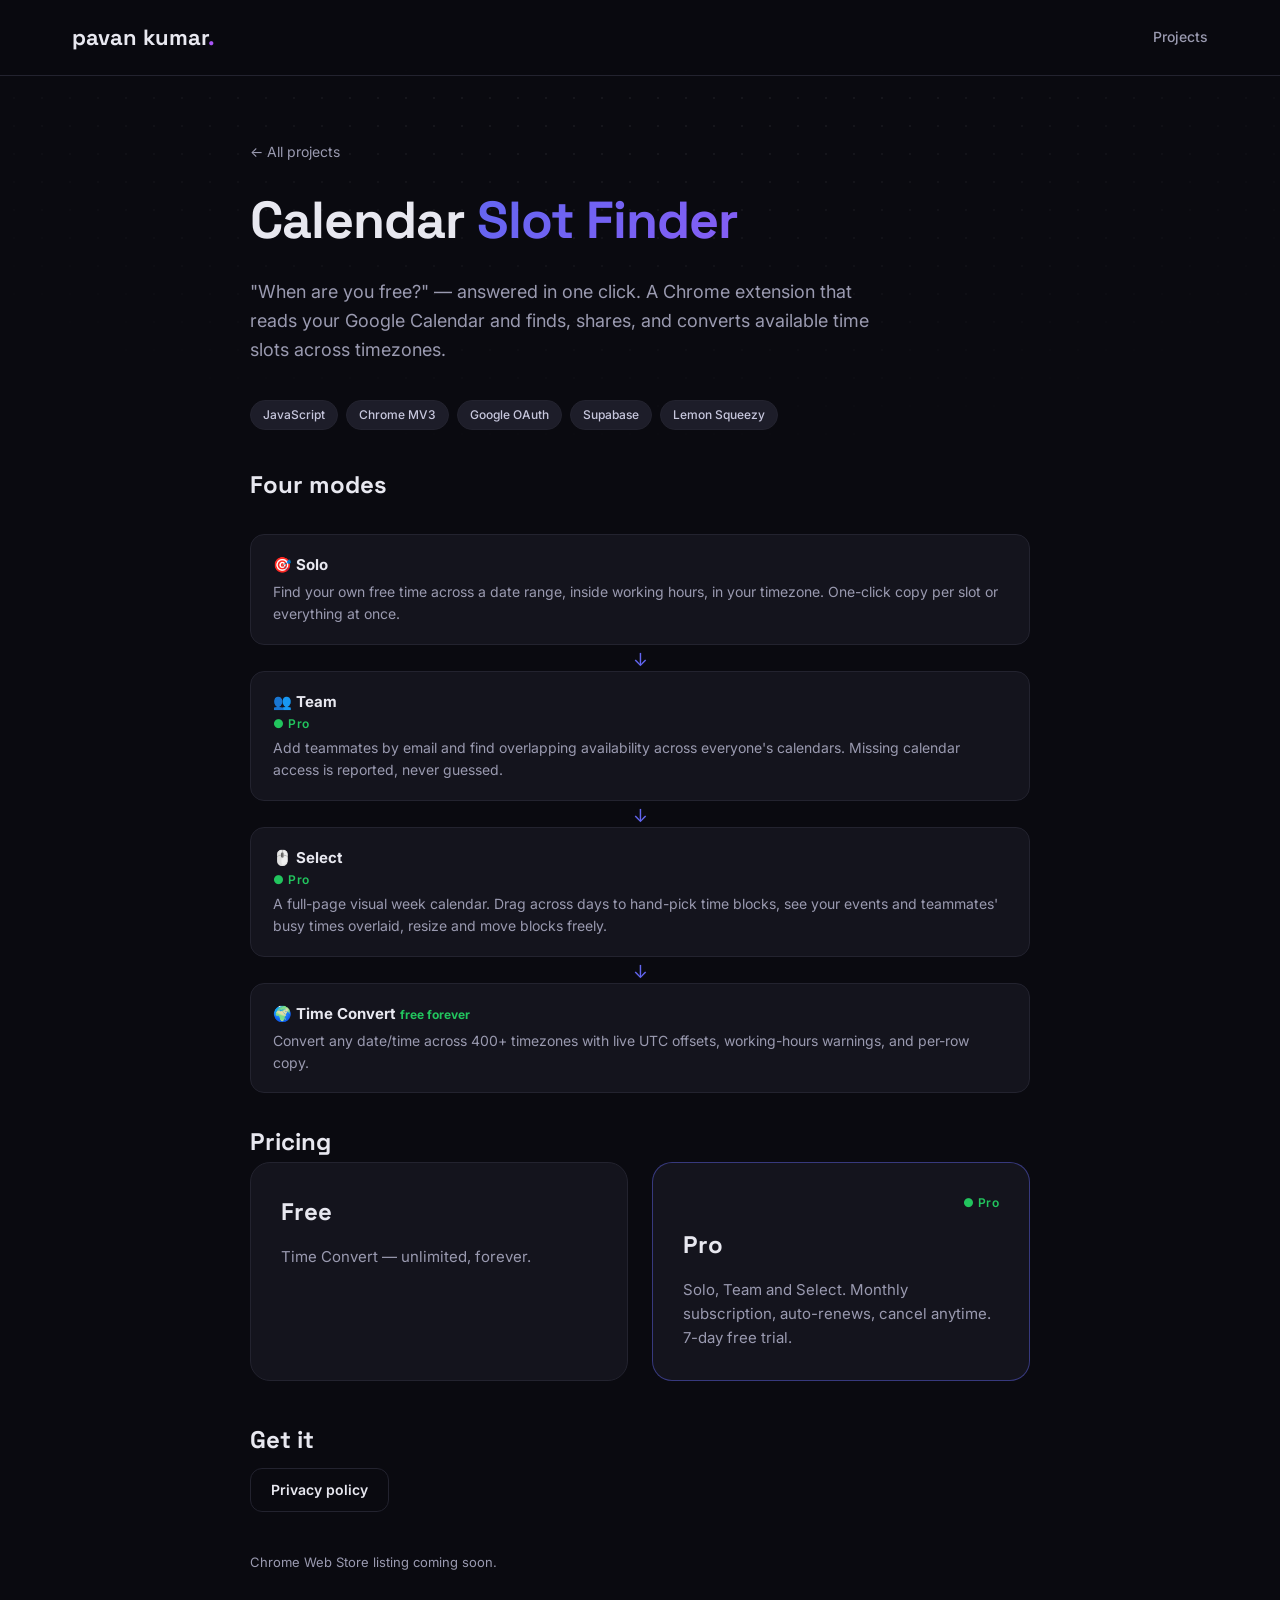
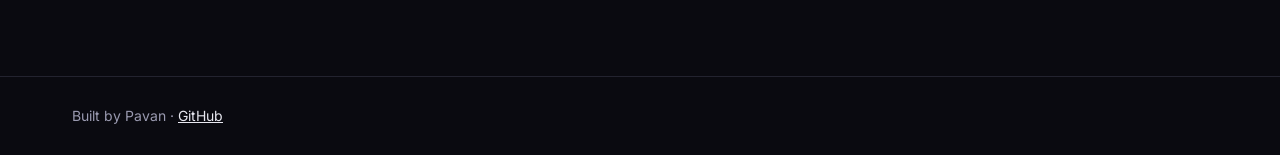
==== commit aadb7094: "Remove freeslot code links (repo now private)" ====
--- a/projects/freeslot/index.html
+++ b/projects/freeslot/index.html
@@ -17,7 +17,6 @@
     <a href="../../index.html" class="logo">pavan kumar<span class="accent">.</span></a>
     <div class="nav-links">
       <a href="../../index.html#projects">Projects</a>
-      <a href="https://github.com/pavan512002/freeslot" target="_blank" rel="noopener">Code</a>
     </div>
   </nav>
 
@@ -65,7 +64,6 @@
 
     <h2>Get it</h2>
     <div class="card-actions" style="margin-bottom: 40px;">
-      <a href="https://github.com/pavan512002/freeslot" target="_blank" rel="noopener" class="btn primary">GitHub →</a>
       <a href="../../privacy.html" class="btn ghost">Privacy policy</a>
     </div>
     <p class="fine" style="color: var(--muted); font-size: 13px;">Chrome Web Store listing coming soon.</p>
--- a/styles.v2.css
+++ b/styles.v2.css
@@ -200,6 +200,9 @@
 .card-kind { color: var(--muted); font-size: 12px; text-transform: uppercase; letter-spacing: 1.5px; }
 .badge.live { color: var(--green); font-size: 12px; font-weight: 600; letter-spacing: 0.5px; }
 .card h3 { font-size: 24px; }
+.pub-authors { font-size: 14px; color: var(--muted); margin: 10px 0 4px; }
+.pub-authors strong { color: var(--text); }
+.pub-venue { font-size: 13px; color: var(--muted); font-style: italic; margin: 0 0 10px; }
 .card p { color: var(--muted); font-size: 15px; }
 .tags { display: flex; flex-wrap: wrap; gap: 8px; }
 .tags span {
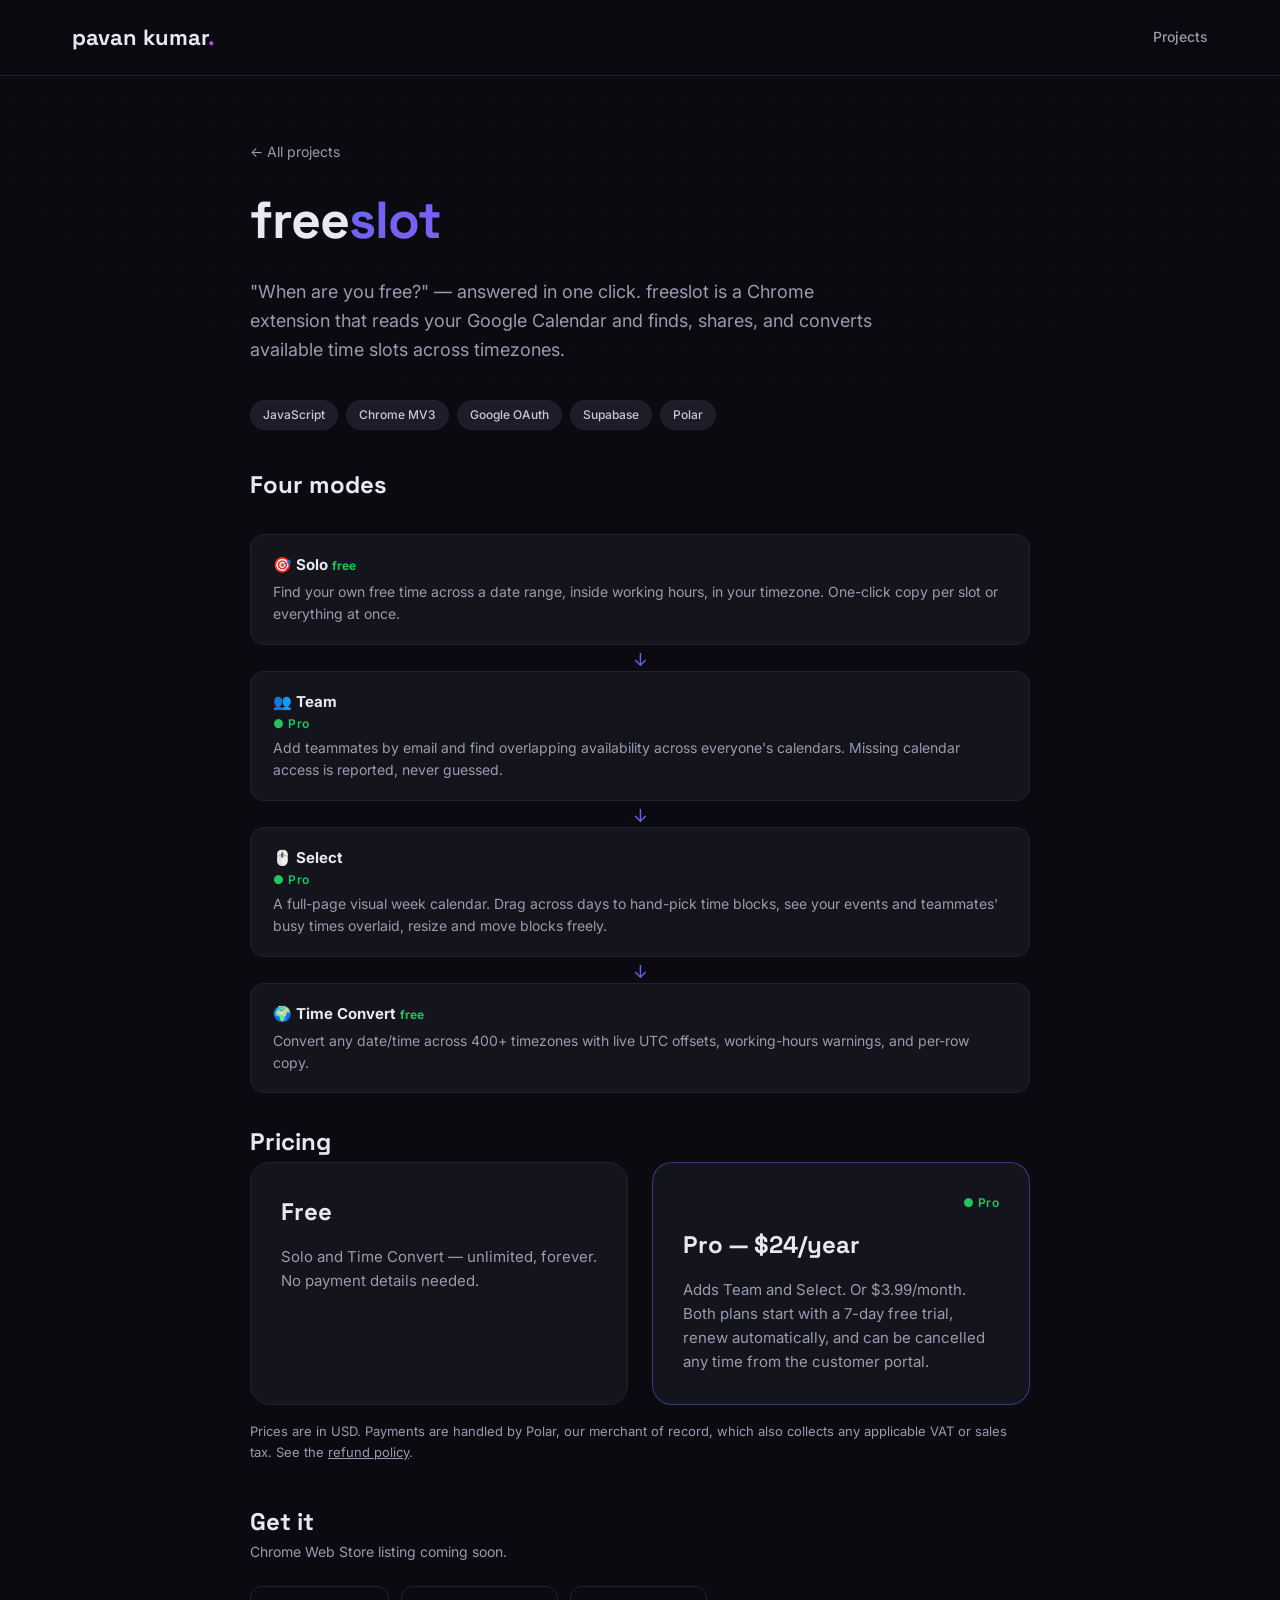
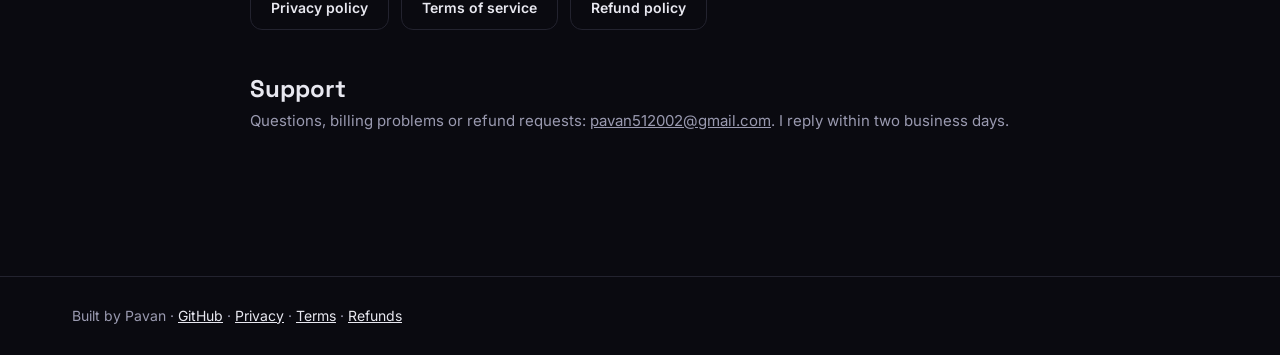
==== commit 0b53dee0: "freeslot: rename, pricing, trial, and legal pages for Polar review - Rename Calendar Slot Finder to " ====
--- a/projects/freeslot/index.html
+++ b/projects/freeslot/index.html
@@ -3,8 +3,8 @@
 <head>
   <meta charset="UTF-8">
   <meta name="viewport" content="width=device-width, initial-scale=1.0">
-  <title>Calendar Slot Finder — Pavan</title>
-  <meta name="description" content="Find, share and convert available time slots from Google Calendar. A Chrome extension with Solo, Team, Select and Time Convert modes.">
+  <title>freeslot — Find and share free time from Google Calendar</title>
+  <meta name="description" content="freeslot is a Chrome extension that finds, shares and converts available time slots from Google Calendar. Solo and Time Convert are free; Pro is $24/year or $3.99/month with a 7-day free trial.">
   <link rel="preconnect" href="https://fonts.googleapis.com">
   <link rel="preconnect" href="https://fonts.gstatic.com" crossorigin>
   <link href="https://fonts.googleapis.com/css2?family=Space+Grotesk:wght@500;600;700&family=Inter:wght@400;500;600&display=swap" rel="stylesheet">
@@ -22,17 +22,17 @@
 
   <main class="page">
     <a href="../../index.html#projects" class="back">← All projects</a>
-    <h1>Calendar <span class="gradient">Slot Finder</span></h1>
-    <p class="lede">"When are you free?" — answered in one click. A Chrome extension that reads your Google Calendar and finds, shares, and converts available time slots across timezones.</p>
+    <h1>free<span class="gradient">slot</span></h1>
+    <p class="lede">"When are you free?" — answered in one click. freeslot is a Chrome extension that reads your Google Calendar and finds, shares, and converts available time slots across timezones.</p>
 
     <div class="tags" style="margin-bottom: 36px;">
-      <span>JavaScript</span><span>Chrome MV3</span><span>Google OAuth</span><span>Supabase</span><span>Lemon Squeezy</span>
+      <span>JavaScript</span><span>Chrome MV3</span><span>Google OAuth</span><span>Supabase</span><span>Polar</span>
     </div>
 
     <h2>Four modes</h2>
     <div class="pipeline">
       <div class="pipe-step">
-        <h4>🎯 Solo</h4>
+        <h4>🎯 Solo <span style="color: var(--green); font-size: 12px;">free</span></h4>
         <p>Find your own free time across a date range, inside working hours, in your timezone. One-click copy per slot or everything at once.</p>
       </div>
       <div class="pipe-step">
@@ -44,33 +44,39 @@
         <p>A full-page visual week calendar. Drag across days to hand-pick time blocks, see your events and teammates' busy times overlaid, resize and move blocks freely.</p>
       </div>
       <div class="pipe-step">
-        <h4>🌍 Time Convert <span style="color: var(--green); font-size: 12px;">free forever</span></h4>
+        <h4>🌍 Time Convert <span style="color: var(--green); font-size: 12px;">free</span></h4>
         <p>Convert any date/time across 400+ timezones with live UTC offsets, working-hours warnings, and per-row copy.</p>
       </div>
     </div>
 
     <h2>Pricing</h2>
-    <div class="cards" style="margin-bottom: 40px;">
+    <div class="cards" style="margin-bottom: 16px;">
       <div class="card">
         <h3>Free</h3>
-        <p>Time Convert — unlimited, forever.</p>
+        <p>Solo and Time Convert — unlimited, forever. No payment details needed.</p>
       </div>
       <div class="card featured">
         <div class="card-top"><span class="badge live">● Pro</span></div>
-        <h3>Pro</h3>
-        <p>Solo, Team and Select. Monthly subscription, auto-renews, cancel anytime. 7-day free trial.</p>
+        <h3>Pro — $24/year</h3>
+        <p>Adds Team and Select. Or $3.99/month. Both plans start with a 7-day free trial, renew automatically, and can be cancelled any time from the customer portal.</p>
       </div>
     </div>
+    <p class="fine" style="color: var(--muted); font-size: 13px; margin-bottom: 40px;">Prices are in USD. Payments are handled by Polar, our merchant of record, which also collects any applicable VAT or sales tax. See the <a href="../../refund.html">refund policy</a>.</p>
 
     <h2>Get it</h2>
+    <p class="fine" style="color: var(--muted); font-size: 14px; margin-bottom: 14px;">Chrome Web Store listing coming soon.</p>
     <div class="card-actions" style="margin-bottom: 40px;">
       <a href="../../privacy.html" class="btn ghost">Privacy policy</a>
+      <a href="../../terms.html" class="btn ghost">Terms of service</a>
+      <a href="../../refund.html" class="btn ghost">Refund policy</a>
     </div>
-    <p class="fine" style="color: var(--muted); font-size: 13px;">Chrome Web Store listing coming soon.</p>
+
+    <h2>Support</h2>
+    <p class="fine" style="color: var(--muted); font-size: 15px; margin-bottom: 40px;">Questions, billing problems or refund requests: <a href="mailto:pavan512002@gmail.com">pavan512002@gmail.com</a>. I reply within two business days.</p>
   </main>
 
   <footer>
-    <p>Built by Pavan · <a href="https://github.com/pavan512002" target="_blank" rel="noopener">GitHub</a></p>
+    <p>Built by Pavan · <a href="https://github.com/pavan512002" target="_blank" rel="noopener">GitHub</a> · <a href="../../privacy.html">Privacy</a> · <a href="../../terms.html">Terms</a> · <a href="../../refund.html">Refunds</a></p>
   </footer>
 
   <script src="../../main.v2.js"></script>
--- a/styles.v2.css
+++ b/styles.v2.css
@@ -312,6 +312,80 @@
 .card { position: relative; }
 .card:hover { transform: translateY(-6px); border-color: #3d3d55; box-shadow: 0 16px 40px rgba(0, 0, 0, 0.35); }
 
+/* ---------- projects rail: full-width, fits all cards, arrows only on overflow ---------- */
+#projects { max-width: none; }
+#projects .rail-wrap { position: relative; }
+#projects .rail-wrap.no-arrows .rail-btn { display: none; }
+.rail-btn {
+  position: absolute; top: 50%; transform: translateY(-50%); z-index: 5;
+  width: 46px; height: 46px; border-radius: 50%; cursor: pointer;
+  background: rgba(29, 29, 41, 0.94); border: 1px solid rgba(139, 92, 246, 0.45); color: var(--text);
+  font-size: 18px; line-height: 1; display: flex; align-items: center; justify-content: center;
+  box-shadow: 0 8px 24px rgba(0, 0, 0, 0.5);
+  transition: transform 0.25s cubic-bezier(0.22, 1.4, 0.36, 1), border-color 0.2s, box-shadow 0.25s, opacity 0.2s, background 0.2s;
+}
+#railPrev { left: 10px; }
+#railNext { right: 10px; }
+.rail-btn:hover:not(:disabled) { transform: translateY(-50%) scale(1.14); background: #26263a; box-shadow: 0 0 26px rgba(139, 92, 246, 0.5); }
+.rail-btn:disabled { opacity: 0.25; cursor: default; }
+#projects .cards {
+  display: flex; gap: 24px; overflow-x: auto; overscroll-behavior-x: contain;
+  scroll-snap-type: x proximity; scrollbar-width: none; -ms-overflow-style: none;
+  padding: 22px 0 32px; cursor: grab;
+}
+#projects .cards::-webkit-scrollbar { display: none; }
+#projects .cards .card {
+  flex: 1 0 280px; scroll-snap-align: start; cursor: pointer;
+  transition: transform 0.3s cubic-bezier(0.22, 1.2, 0.36, 1), border-color 0.25s ease, box-shadow 0.3s ease;
+  will-change: transform;
+}
+@media (max-width: 639px) { #projects .cards .card { flex: 0 0 100%; } }
+/* hover hint: gentle lift — the real pop-out is the half-screen sheet on click */
+#projects .card:hover {
+  transform: translateY(-6px);
+  border-color: rgba(139, 92, 246, 0.55);
+  box-shadow: 0 18px 44px rgba(0, 0, 0, 0.45), 0 0 30px rgba(139, 92, 246, 0.22);
+  z-index: 2;
+}
+#projects .cards.dragging { cursor: grabbing; scroll-snap-type: none; }
+#projects .cards.dragging .card { pointer-events: none; }
+
+/* ---------- project pop-out: half-screen sheet ---------- */
+.modal-overlay {
+  position: fixed; inset: 0; z-index: 200; display: flex;
+  align-items: flex-end; justify-content: center; padding: 0 16px;
+  background: rgba(4, 4, 10, 0.72); backdrop-filter: blur(10px); -webkit-backdrop-filter: blur(10px);
+  opacity: 0; pointer-events: none; transition: opacity 0.32s ease;
+}
+.modal-overlay.open { opacity: 1; pointer-events: auto; }
+.modal-sheet {
+  width: min(880px, 100%); max-height: 66vh; overflow-y: auto; position: relative;
+  background: linear-gradient(180deg, #17171f, #101016);
+  border: 1px solid rgba(139, 92, 246, 0.4); border-bottom: none; border-radius: 26px 26px 0 0;
+  padding: clamp(28px, 4vw, 48px); padding-top: clamp(38px, 5vw, 54px);
+  box-shadow: 0 -24px 90px rgba(0, 0, 0, 0.65), 0 0 70px rgba(139, 92, 246, 0.20);
+  transform: translateY(70px) scale(0.97); opacity: 0;
+  transition: transform 0.5s cubic-bezier(0.22, 1.28, 0.36, 1), opacity 0.32s ease;
+  scrollbar-width: thin;
+}
+.modal-overlay.open .modal-sheet { transform: none; opacity: 1; }
+@media (max-width: 639px) { .modal-sheet { max-height: 84vh; } }
+.modal-close {
+  position: absolute; top: 16px; right: 16px; width: 40px; height: 40px; border-radius: 50%;
+  background: #1d1d29; border: 1px solid var(--border); color: var(--text);
+  font-size: 20px; cursor: pointer; display: flex; align-items: center; justify-content: center;
+  transition: transform 0.25s cubic-bezier(0.22, 1.4, 0.36, 1), border-color 0.2s;
+}
+.modal-close:hover { transform: rotate(90deg) scale(1.1); border-color: rgba(139, 92, 246, 0.6); }
+.modal-kind { color: var(--muted); font-size: 12px; text-transform: uppercase; letter-spacing: 1.5px; display: flex; align-items: center; gap: 10px; margin-bottom: 10px; }
+.modal-sheet h3 { font-size: clamp(26px, 4vw, 38px); letter-spacing: -0.5px; margin-bottom: 14px; }
+.modal-lede { color: var(--muted); font-size: 16.5px; line-height: 1.6; margin-bottom: 20px; max-width: 640px; }
+.modal-sheet .tags { margin-bottom: 24px; }
+.modal-points { list-style: none; display: flex; flex-direction: column; gap: 12px; margin-bottom: 28px; }
+.modal-points li { display: flex; gap: 12px; color: #d6d6e8; font-size: 15px; line-height: 1.55; }
+.modal-points li::before { content: "\2726"; color: var(--accent2); flex-shrink: 0; }
+.modal-ctas { display: flex; gap: 12px; flex-wrap: wrap; }
+
 /* command pill pulse on change */
 .hud-cmd.pulse { animation: pulse 0.45s ease; }
 @keyframes pulse {
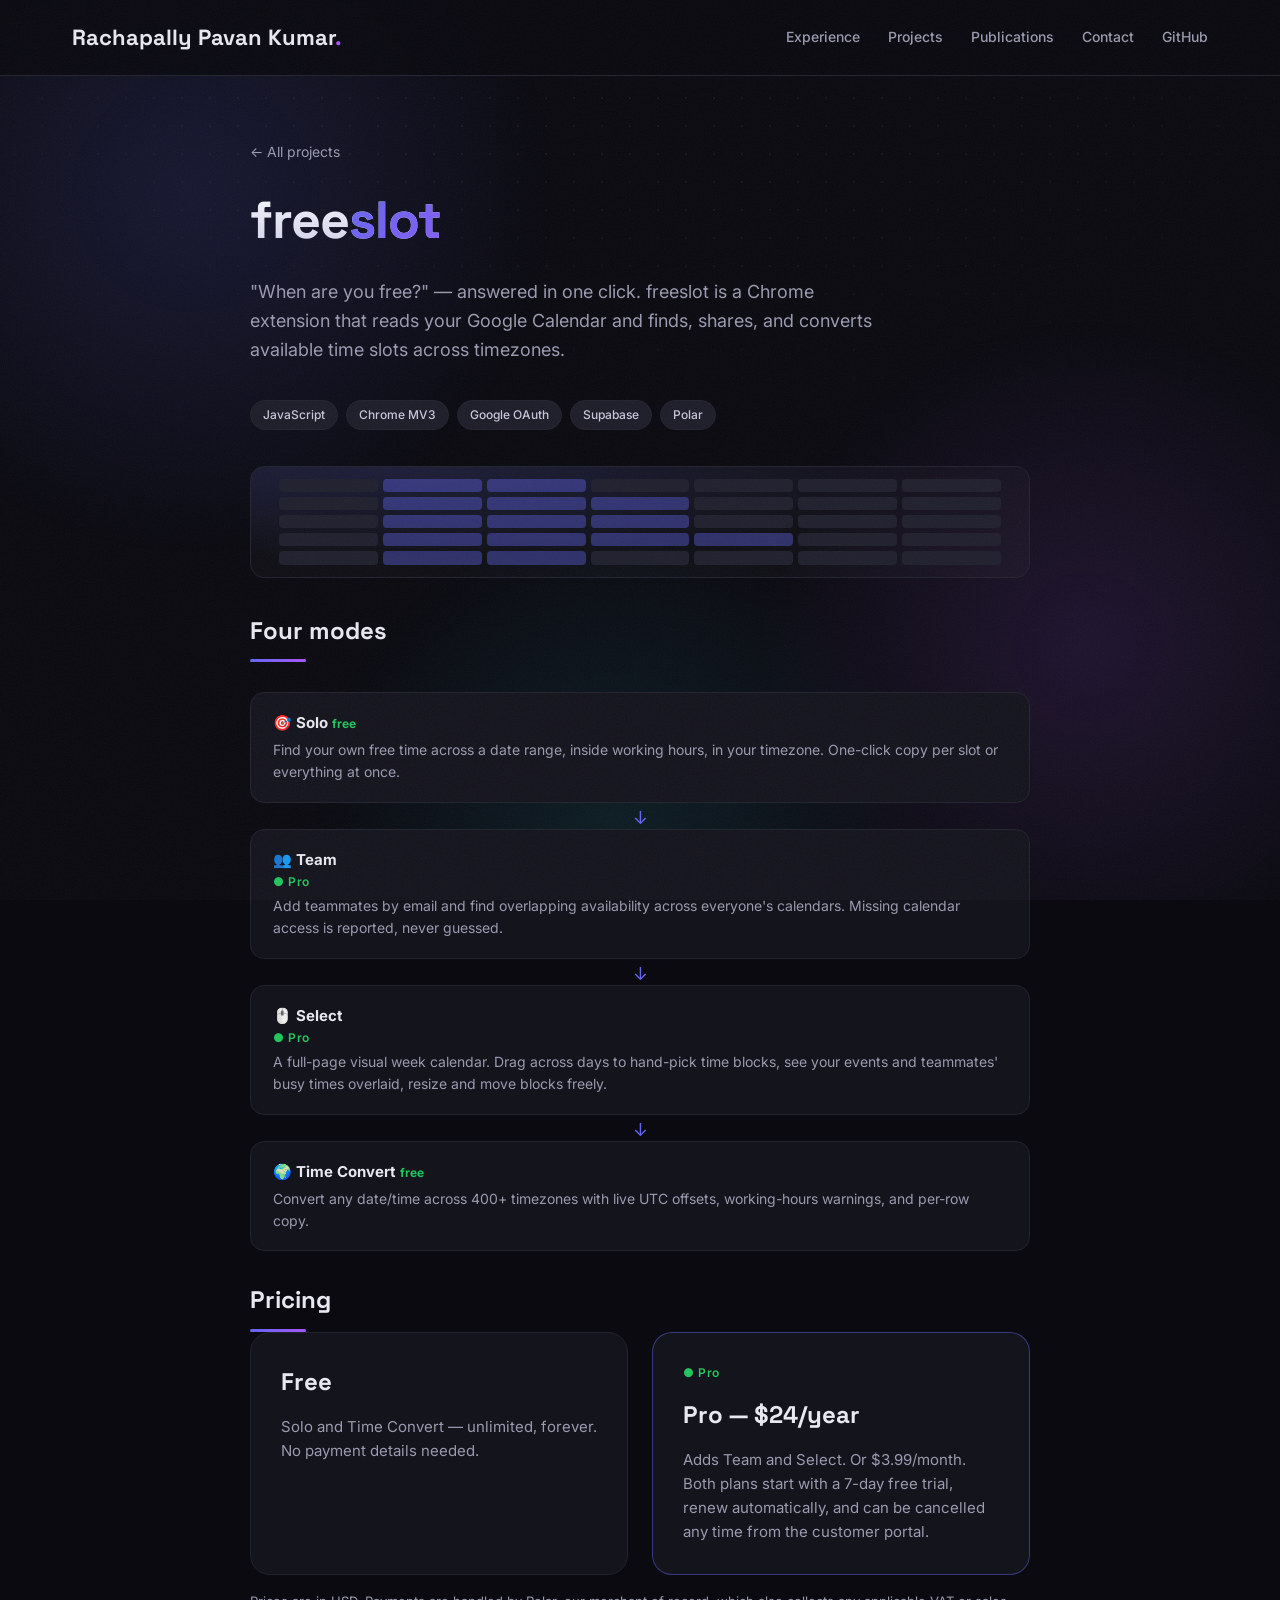
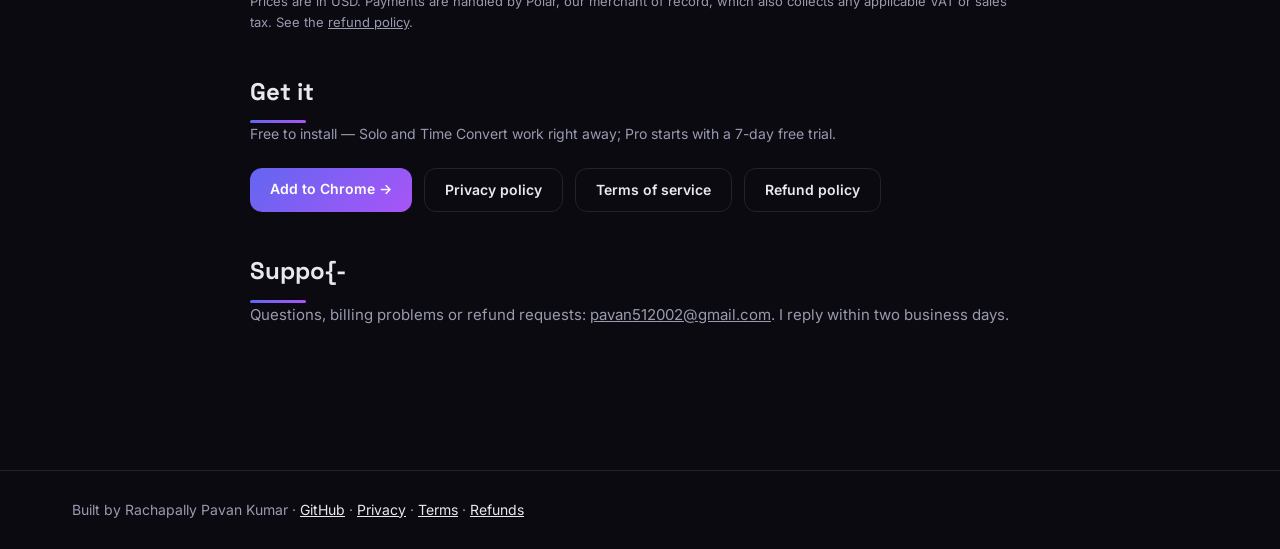
==== commit fc0fa34c: "Portfolio redesign: motion layer, in-place hover pop-outs, resume content - wow.css/wow.js: intro cu" ====
--- a/projects/freeslot/index.html
+++ b/projects/freeslot/index.html
@@ -8,15 +8,20 @@
   <link rel="preconnect" href="https://fonts.googleapis.com">
   <link rel="preconnect" href="https://fonts.gstatic.com" crossorigin>
   <link href="https://fonts.googleapis.com/css2?family=Space+Grotesk:wght@500;600;700&family=Inter:wght@400;500;600&display=swap" rel="stylesheet">
-  <link rel="stylesheet" href="../../styles.v2.css">
+  <link rel="stylesheet" href="../../styles.v2.css?v=3">
+  <link rel="stylesheet" href="../../wow.css?v=3">
   <meta name="theme-color" content="#0a0a10">
   <link rel="icon" href="data:image/svg+xml,%3Csvg xmlns='http://www.w3.org/2000/svg' viewBox='0 0 64 64'%3E%3Cdefs%3E%3ClinearGradient id='g' x1='0' y1='0' x2='1' y2='1'%3E%3Cstop offset='0' stop-color='%236366f1'/%3E%3Cstop offset='1' stop-color='%23a855f7'/%3E%3C/linearGradient%3E%3C/defs%3E%3Crect width='64' height='64' rx='14' fill='url(%23g)'/%3E%3Ctext x='32' y='45' font-family='sans-serif' font-size='36' font-weight='bold' text-anchor='middle' fill='white'%3Ep%3C/text%3E%3C/svg%3E">
 </head>
 <body>
   <nav class="nav">
-    <a href="../../index.html" class="logo">pavan kumar<span class="accent">.</span></a>
+    <a href="../../index.html" class="logo"><span class="logo-first">Rachapally </span>Pavan Kumar<span class="accent">.</span></a>
     <div class="nav-links">
+      <a href="../../index.html#experience">Experience</a>
       <a href="../../index.html#projects">Projects</a>
+      <a href="../../index.html#publications">Publications</a>
+      <a href="../../index.html#contact">Contact</a>
+      <a href="https://github.com/pavan512002" target="_blank" rel="noopener">GitHub</a>
     </div>
   </nav>
 
@@ -29,6 +34,7 @@
       <span>JavaScript</span><span>Chrome MV3</span><span>Google OAuth</span><span>Supabase</span><span>Polar</span>
     </div>
 
+    <div class="pv pv-week"><i class="f" style="--k:0"></i><i class="b"></i><i class="b"></i><i class="f" style="--k:1"></i><i class="f" style="--k:2"></i><i class="f" style="--k:3"></i><i class="f" style="--k:4"></i><i class="f" style="--k:5"></i><i class="b"></i><i class="b"></i><i class="b"></i><i class="f" style="--k:6"></i><i class="f" style="--k:7"></i><i class="f" style="--k:8"></i><i class="f" style="--k:9"></i><i class="b"></i><i class="b"></i><i class="b"></i><i class="f" style="--k:10"></i><i class="f" style="--k:11"></i><i class="f" style="--k:12"></i><i class="f" style="--k:13"></i><i class="b"></i><i class="b"></i><i class="b"></i><i class="b"></i><i class="f" style="--k:14"></i><i class="f" style="--k:15"></i><i class="f" style="--k:16"></i><i class="b"></i><i class="b"></i><i class="f" style="--k:17"></i><i class="f" style="--k:18"></i><i class="f" style="--k:19"></i><i class="f" style="--k:20"></i></div>
     <h2>Four modes</h2>
     <div class="pipeline">
       <div class="pipe-step">
@@ -64,8 +70,9 @@
     <p class="fine" style="color: var(--muted); font-size: 13px; margin-bottom: 40px;">Prices are in USD. Payments are handled by Polar, our merchant of record, which also collects any applicable VAT or sales tax. See the <a href="../../refund.html">refund policy</a>.</p>
 
     <h2>Get it</h2>
-    <p class="fine" style="color: var(--muted); font-size: 14px; margin-bottom: 14px;">Chrome Web Store listing coming soon.</p>
+    <p class="fine" style="color: var(--muted); font-size: 14px; margin-bottom: 14px;">Free to install — Solo and Time Convert work right away; Pro starts with a 7-day free trial.</p>
     <div class="card-actions" style="margin-bottom: 40px;">
+      <a href="https://chromewebstore.google.com/detail/freeslot/ifakanacachncobodmfkedilmnplmfbk" target="_blank" rel="noopener" class="btn primary">Add to Chrome →</a>
       <a href="../../privacy.html" class="btn ghost">Privacy policy</a>
       <a href="../../terms.html" class="btn ghost">Terms of service</a>
       <a href="../../refund.html" class="btn ghost">Refund policy</a>
@@ -76,9 +83,10 @@
   </main>
 
   <footer>
-    <p>Built by Pavan · <a href="https://github.com/pavan512002" target="_blank" rel="noopener">GitHub</a> · <a href="../../privacy.html">Privacy</a> · <a href="../../terms.html">Terms</a> · <a href="../../refund.html">Refunds</a></p>
+    <p>Built by Rachapally Pavan Kumar · <a href="https://github.com/pavan512002" target="_blank" rel="noopener">GitHub</a> · <a href="../../privacy.html">Privacy</a> · <a href="../../terms.html">Terms</a> · <a href="../../refund.html">Refunds</a></p>
   </footer>
 
-  <script src="../../main.v2.js"></script>
+  <script src="../../main.v2.js?v=3"></script>
+  <script src="../../wow.js?v=3"></script>
 </body>
 </html>
--- a/styles.v2.css
+++ b/styles.v2.css
@@ -198,7 +198,7 @@
 .card.featured { border-color: rgba(99, 102, 241, 0.45); }
 .card-top { display: flex; justify-content: space-between; align-items: center; }
 .card-kind { color: var(--muted); font-size: 12px; text-transform: uppercase; letter-spacing: 1.5px; }
-.badge.live { color: var(--green); font-size: 12px; font-weight: 600; letter-spacing: 0.5px; }
+.badge.live { margin-left: 0; color: var(--green); font-size: 12px; font-weight: 600; letter-spacing: 0.5px; }
 .card h3 { font-size: 24px; }
 .pub-authors { font-size: 14px; color: var(--muted); margin: 10px 0 4px; }
 .pub-authors strong { color: var(--text); }
@@ -418,8 +418,124 @@
 /* ---------- contact ---------- */
 .contact-grid { display: flex; gap: 12px; flex-wrap: wrap; }
 
+/* ---------- motion pass ---------- */
+:root { --ease-out: cubic-bezier(0.22, 1, 0.36, 1); }
+
+/* section headings: gradient underline draws in as the heading reveals */
+.section h2, .page h2 { position: relative; padding-bottom: 12px; }
+.section h2::after, .page h2::after {
+  content: ""; position: absolute; left: 0; bottom: 0; width: 56px; height: 3px; border-radius: 2px;
+  background: linear-gradient(90deg, var(--accent), var(--accent2));
+  transform: scaleX(0); transform-origin: left;
+  transition: transform 0.7s var(--ease-out) 0.3s;
+}
+.section h2.visible::after, .page h2.visible::after { transform: scaleX(1); }
+
+/* nav: underline slides in on hover and tracks the section in view */
+.nav-links a { position: relative; padding: 4px 0; transition: color 0.2s; }
+.nav-links a::after {
+  content: ""; position: absolute; left: 0; right: 0; bottom: -2px; height: 2px; border-radius: 2px;
+  background: linear-gradient(90deg, var(--accent), var(--accent2));
+  transform: scaleX(0); transform-origin: left; transition: transform 0.3s var(--ease-out);
+}
+.nav-links a:hover::after, .nav-links a.active::after { transform: scaleX(1); }
+.nav-links a.active { color: var(--text); }
+
+/* cards: soft glow that follows the cursor (mouse only) */
+.card::after {
+  content: ""; position: absolute; inset: 0; border-radius: inherit; pointer-events: none;
+  background: radial-gradient(380px circle at var(--mx, 50%) var(--my, 50%), rgba(139, 92, 246, 0.16), transparent 60%);
+  opacity: 0; transition: opacity 0.3s ease;
+}
+@media (hover: hover) and (pointer: fine) { .card:hover::after { opacity: 1; } }
+
+/* tags pop in one after another once their card reveals */
+.reveal .tags span { opacity: 0; transform: translateY(8px) scale(0.94); transition: opacity 0.4s ease, transform 0.5s var(--ease-out); }
+.reveal.visible .tags span { opacity: 1; transform: none; transition-delay: calc(var(--i, 0) * 55ms + 280ms); }
+
+/* timeline: dots pop with a little overshoot when their entry reveals */
+.t-item.reveal::before { transform: scale(0); transition: transform 0.5s cubic-bezier(0.34, 1.56, 0.64, 1) 0.2s; }
+.t-item.reveal.visible::before { transform: scale(1); }
+
+/* snapshot strip + buttons */
+.snap { transition: transform 0.25s var(--ease-out), border-color 0.25s; }
+.snap:hover { transform: translateY(-3px); }
+.btn:active { transform: scale(0.97); }
+
+/* sub-pages: title block eases in on load */
+.page > .back, .page > h1, .page > .lede, .page > .tags {
+  opacity: 0; transform: translateY(18px); animation: rise 0.7s var(--ease-out) forwards;
+}
+.page > .back { animation-delay: 0.02s; }
+.page > h1 { animation-delay: 0.1s; }
+.page > .lede { animation-delay: 0.2s; }
+.page > .tags { animation-delay: 0.3s; }
+
+/* ---------- reel-style project pop: spring zoom, 3D tilt, spinning ring, neighbours recede ---------- */
+@property --ang { syntax: "<angle>"; initial-value: 0deg; inherits: false; }
+@keyframes spinRing { to { --ang: 360deg; } }
+@keyframes sheen { from { transform: translateX(-120%) skewX(-18deg); } to { transform: translateX(260%) skewX(-18deg); } }
+#projects .cards { padding-inline: 20px; margin-inline: -20px; }
+#projects .cards .card {
+  transition: transform 0.45s cubic-bezier(0.34, 1.56, 0.64, 1), opacity 0.4s ease, filter 0.4s ease, border-color 0.25s ease, box-shadow 0.4s ease;
+  overflow: hidden;
+}
+#projects .card::before {
+  content: ""; position: absolute; inset: 0; border-radius: inherit; padding: 2px; pointer-events: none;
+  background: conic-gradient(from var(--ang), #6366f1, #a855f7, #22d3ee, #6366f1);
+  -webkit-mask: linear-gradient(#000 0 0) content-box, linear-gradient(#000 0 0);
+  -webkit-mask-composite: xor; mask-composite: exclude;
+  opacity: 0; transition: opacity 0.3s ease;
+}
+#projects .card .sheen {
+  position: absolute; top: 0; bottom: 0; left: 0; width: 38%; pointer-events: none;
+  background: linear-gradient(100deg, transparent, rgba(255, 255, 255, 0.10), transparent);
+  transform: translateX(-120%) skewX(-18deg);
+}
+/* hover: the card grows in place into the detail panel (.pop, built in main.js); the rest recede */
+@media (hover: hover) and (pointer: fine) {
+  #projects .cards.pop-on .card:not(.is-popped) { opacity: 0.45; filter: saturate(0.6) blur(1.2px); transform: scale(0.97); }
+  #projects .card.is-popped { opacity: 0; transition-duration: 0.2s; }
+}
+.pop {
+  position: fixed; z-index: 150; display: none; overflow: hidden; border-radius: 22px;
+  background: linear-gradient(180deg, #1b1b26, #111118);
+  box-shadow: 0 36px 90px rgba(0, 0, 0, 0.65), 0 0 70px rgba(139, 92, 246, 0.32);
+  transition: left 0.5s var(--ease-out), top 0.5s var(--ease-out), width 0.5s var(--ease-out), height 0.5s var(--ease-out), box-shadow 0.4s ease;
+}
+.pop::before {
+  content: ""; position: absolute; inset: 0; border-radius: inherit; padding: 2px; pointer-events: none; z-index: 3;
+  background: conic-gradient(from var(--ang), #6366f1, #a855f7, #22d3ee, #6366f1);
+  -webkit-mask: linear-gradient(#000 0 0) content-box, linear-gradient(#000 0 0);
+  -webkit-mask-composite: xor; mask-composite: exclude;
+  opacity: 0.55; transition: opacity 0.4s ease;
+}
+.pop.on::before { opacity: 1; animation: spinRing 3.5s linear infinite; }
+/* the card's own content, fading out as the panel grows */
+.pop-from.card {
+  position: absolute; left: 0; top: 0; right: auto; bottom: auto; margin: 0;
+  background: none; border: 0; border-radius: 0; box-shadow: none; transform: none !important;
+  pointer-events: none; opacity: 1; transition: opacity 0.18s ease;
+}
+.pop-from.card::before, .pop-from.card::after { display: none; }
+.pop.on .pop-from.card { opacity: 0; }
+/* the detail, fading in once there is room */
+.pop-to {
+  position: relative; flex: 1; min-height: 0; overflow-y: auto; scrollbar-width: thin;
+  padding: clamp(24px, 3vw, 34px); opacity: 0; transform: translateY(10px);
+  transition: opacity 0.2s ease, transform 0.2s ease;
+}
+.pop.on .pop-to { opacity: 1; transform: none; transition: opacity 0.35s ease 0.18s, transform 0.45s var(--ease-out) 0.18s; }
+.pop-to h3 { font-size: clamp(24px, 2.6vw, 32px); letter-spacing: -0.4px; margin-bottom: 12px; }
+.pop-to .tags { margin-bottom: 20px; }
+.pop-to .modal-lede { font-size: 15.5px; margin-bottom: 18px; }
+.pop-to .modal-points { margin-bottom: 22px; }
+.pop-to .modal-points li { font-size: 14.5px; }
+
 @media (prefers-reduced-motion: reduce) {
   *, *::before, *::after { animation: none !important; transition: none !important; }
-  .reveal, .enter { opacity: 1 !important; transform: none !important; }
+  .reveal, .enter, .reveal .tags span, .page > .back, .page > h1, .page > .lede, .page > .tags { opacity: 1 !important; transform: none !important; }
+  .section h2::after, .page h2::after { transform: scaleX(1) !important; }
+  .t-item.reveal::before { transform: none !important; }
   #net, #spot, .bg-aurora { display: none !important; }
 }
--- a/wow.css
+++ b/wow.css
@@ -0,0 +1,196 @@
+/* =====================================================================
+   wow.css — the "make it unforgettable" layer. Loads after styles.v2.css.
+   Everything here is progressive: no JS / reduced motion = a clean static site.
+   ===================================================================== */
+:root { --ease-out: cubic-bezier(0.22, 1, 0.36, 1); }
+
+/* ---------- page transitions between pages (Chromium / Safari) ---------- */
+@view-transition { navigation: auto; }
+::view-transition-old(root) { animation: 0.22s ease both vtOut; }
+::view-transition-new(root) { animation: 0.45s var(--ease-out) both vtIn; }
+@keyframes vtOut { to { opacity: 0; transform: scale(0.992); } }
+@keyframes vtIn { from { opacity: 0; transform: translateY(12px); } }
+
+/* ---------- film grain over everything ---------- */
+body::after {
+  content: ""; position: fixed; inset: 0; z-index: 999; pointer-events: none; opacity: 0.05;
+  background-image: url("data:image/svg+xml,%3Csvg xmlns='http://www.w3.org/2000/svg' width='180' height='180'%3E%3Cfilter id='n'%3E%3CfeTurbulence type='fractalNoise' baseFrequency='.85' numOctaves='2' stitchTiles='stitch'/%3E%3C/filter%3E%3Crect width='100%25' height='100%25' filter='url(%23n)'/%3E%3C/svg%3E");
+}
+
+/* ---------- intro curtain ---------- */
+#intro {
+  position: fixed; inset: 0; z-index: 1000; display: grid; place-items: center;
+  background: radial-gradient(ellipse at 50% 45%, #14142a, #07070c 70%);
+  clip-path: inset(0 0 0 0); transition: clip-path 0.95s cubic-bezier(0.77, 0, 0.18, 1);
+}
+html:not(.intro-lock) #intro { display: none; }
+#intro.done { clip-path: inset(0 0 100% 0); }
+.intro-word {
+  display: flex; flex-wrap: wrap; justify-content: center; max-width: 94vw;
+  font: 700 clamp(24px, 5.6vw, 74px) 'Space Grotesk', sans-serif; letter-spacing: -1.5px; overflow: hidden; padding: 0 0 0.14em;
+}
+.intro-word span { display: inline-block; transform: translateY(115%); animation: wordUp 0.75s var(--ease-out) forwards; animation-delay: calc(var(--i) * 42ms + 0.1s); }
+.intro-word span.dot { color: var(--accent2); }
+.intro-bar { position: absolute; left: 50%; bottom: 22%; width: min(240px, 50vw); height: 2px; transform: translateX(-50%); background: rgba(255, 255, 255, 0.1); overflow: hidden; border-radius: 2px; }
+.intro-bar::after { content: ""; position: absolute; inset: 0; background: linear-gradient(90deg, var(--accent), var(--accent2)); transform: scaleX(0); transform-origin: left; animation: introBar 1.15s var(--ease-out) 0.1s forwards; }
+@keyframes introBar { to { transform: scaleX(1); } }
+@keyframes wordUp { to { transform: none; } }
+html.hero-hold .enter, html.hero-hold .wi { animation-play-state: paused; }
+
+/* ---------- hero headline: word-by-word mask rise ---------- */
+.hero h1 .w { display: inline-block; overflow: hidden; vertical-align: top; padding: 0 0.05em 0.16em; margin: 0 -0.05em -0.16em; }
+.hero h1 .wi { display: inline-block; transform: translateY(108%) rotate(5deg); transform-origin: left bottom; animation: wordUp 1s var(--ease-out) forwards; animation-delay: calc(var(--d, 0) * 95ms + 0.12s); }
+.hero-copy, .hero-visual { will-change: transform; }
+
+/* ---------- custom cursor ---------- */
+html.cc, html.cc * { cursor: none !important; }
+.cur-dot, .cur-ring {
+  position: fixed; left: 0; top: 0; z-index: 2000; pointer-events: none; border-radius: 50%; opacity: 0;
+  transition: opacity 0.25s ease;
+}
+.cur-dot { width: 7px; height: 7px; margin: -3.5px 0 0 -3.5px; background: #fff; mix-blend-mode: difference; }
+.cur-ring {
+  width: 38px; height: 38px; margin: -19px 0 0 -19px; border: 1.5px solid rgba(167, 139, 250, 0.75);
+  display: grid; place-items: center; color: #fff; font: 600 11px 'Inter', sans-serif; letter-spacing: 0.6px; text-transform: uppercase;
+  transition: width 0.35s var(--ease-out), height 0.35s var(--ease-out), margin 0.35s var(--ease-out), background 0.3s, border-color 0.3s, opacity 0.25s;
+}
+.cur-ring span { opacity: 0; transition: opacity 0.2s; }
+.cur-ring.hot { width: 62px; height: 62px; margin: -31px 0 0 -31px; background: rgba(139, 92, 246, 0.16); border-color: rgba(196, 181, 253, 0.95); }
+.cur-ring.card { width: 96px; height: 96px; margin: -48px 0 0 -48px; background: rgba(99, 102, 241, 0.22); border-color: rgba(196, 181, 253, 0.9); backdrop-filter: blur(2px); }
+.cur-ring.card span { opacity: 1; }
+.cur-ring.down { transform-origin: center; }
+
+/* ---------- tech marquee ---------- */
+.marquee {
+  overflow: hidden; padding: 30px 0; margin-top: 8px;
+  -webkit-mask-image: linear-gradient(90deg, transparent, #000 9%, #000 91%, transparent);
+  mask-image: linear-gradient(90deg, transparent, #000 9%, #000 91%, transparent);
+}
+.mq-row { display: flex; gap: 14px; width: max-content; animation: mq 44s linear infinite; }
+.mq-row.rev { margin-top: 14px; animation-direction: reverse; animation-duration: 52s; }
+.marquee:hover .mq-row { animation-play-state: paused; }
+.mq-row span {
+  padding: 11px 22px; border: 1px solid var(--border); border-radius: 999px; background: rgba(20, 20, 29, 0.8);
+  font: 600 14px 'Space Grotesk', sans-serif; color: #cfcfe6; white-space: nowrap;
+  transition: transform 0.3s var(--ease-out), color 0.2s, border-color 0.2s, box-shadow 0.3s;
+}
+.mq-row span:hover { transform: translateY(-4px) scale(1.06); color: #fff; border-color: rgba(139, 92, 246, 0.75); box-shadow: 0 0 28px rgba(139, 92, 246, 0.4); }
+@keyframes mq { to { transform: translateX(calc(-50% - 7px)); } }
+
+/* ---------- timeline: a line that fills as you scroll, dots light up ---------- */
+.timeline { position: relative; }
+.timeline::before {
+  content: ""; position: absolute; left: 8px; top: 0; z-index: 1; width: 2px; border-radius: 2px;
+  height: calc(var(--tp, 0) * 100%); background: linear-gradient(180deg, var(--accent), var(--accent2));
+  box-shadow: 0 0 14px rgba(139, 92, 246, 0.8);
+}
+.t-item.reveal::before { transition: transform 0.5s cubic-bezier(0.34, 1.56, 0.64, 1) 0.2s, filter 0.5s, box-shadow 0.5s; }
+.t-item:not(.lit)::before { filter: grayscale(1) brightness(0.55); box-shadow: none; }
+.t-item.lit::before { box-shadow: 0 0 0 5px rgba(139, 92, 246, 0.18), 0 0 22px rgba(139, 92, 246, 0.95); }
+
+/* ---------- contact ---------- */
+.big-cta { font: 700 clamp(40px, 8vw, 96px)/1.02 'Space Grotesk', sans-serif; letter-spacing: -2.5px; margin: 4px 0 30px; }
+.toast {
+  position: fixed; left: 50%; bottom: 30px; z-index: 3000; padding: 12px 22px; border-radius: 999px;
+  background: #1d1d29; border: 1px solid rgba(139, 92, 246, 0.6); color: #fff; font-size: 14px; font-weight: 600;
+  box-shadow: 0 12px 40px rgba(0, 0, 0, 0.5), 0 0 30px rgba(139, 92, 246, 0.3);
+  transform: translate(-50%, 30px); opacity: 0; pointer-events: none; transition: transform 0.45s var(--ease-out), opacity 0.3s;
+}
+.toast.show { transform: translate(-50%, 0); opacity: 1; }
+button.btn { font-family: inherit; cursor: pointer; }
+
+/* ---------- live previews inside the project panels ---------- */
+.pv {
+  height: 96px; margin: 0 0 20px; padding: 0 clamp(16px, 3vw, 28px); border-radius: 14px; overflow: hidden; position: relative;
+  display: flex; align-items: center; justify-content: space-between; gap: 14px;
+  background: radial-gradient(ellipse at 20% 0%, rgba(99, 102, 241, 0.16), transparent 60%), rgba(255, 255, 255, 0.025);
+  border: 1px solid var(--border); font-family: ui-monospace, SFMono-Regular, Menlo, monospace;
+}
+@property --n { syntax: "<integer>"; initial-value: 0; inherits: false; }
+/* TapCourt: score counting up */
+.pv-score .team { display: flex; flex-direction: column; align-items: center; gap: 2px; min-width: 90px; }
+.pv-score small { color: var(--muted); font-size: 10.5px; letter-spacing: 1.4px; text-transform: uppercase; }
+.pv-score .n { font: 700 44px/1 'Space Grotesk', sans-serif; counter-reset: sc var(--n); background: linear-gradient(180deg, #fff, #b9b9ff); -webkit-background-clip: text; background-clip: text; color: transparent; }
+.pv-score .n::after { content: counter(sc); }
+.pv-score .n.a { animation: scA 6s steps(21, end) infinite; }
+.pv-score .n.b { animation: scB 6s steps(19, end) infinite; }
+@keyframes scA { 0% { --n: 0; } 82%, 100% { --n: 21; } }
+@keyframes scB { 0% { --n: 0; } 82%, 100% { --n: 19; } }
+.pv-score .vs { display: flex; align-items: center; gap: 8px; color: var(--green); font-size: 12px; font-weight: 700; letter-spacing: 2px; }
+.pv-score .vs i { width: 8px; height: 8px; border-radius: 50%; background: var(--green); animation: pulseDot 1.6s ease-out infinite; }
+/* gesture car: finger count -> command */
+.pv-gest span { flex: 1; display: flex; flex-direction: column; align-items: center; gap: 4px; padding: 10px 4px; border-radius: 12px; border: 1px solid transparent; font-size: 11px; letter-spacing: 1.2px; color: var(--muted); animation: gHl 5s infinite; }
+.pv-gest b { font: 700 28px/1 'Space Grotesk', sans-serif; color: #fff; }
+.pv-gest span:nth-child(2) { animation-delay: 1s; } .pv-gest span:nth-child(3) { animation-delay: 2s; }
+.pv-gest span:nth-child(4) { animation-delay: 3s; } .pv-gest span:nth-child(5) { animation-delay: 4s; }
+@keyframes gHl { 0%, 17% { background: linear-gradient(135deg, rgba(99, 102, 241, 0.45), rgba(168, 85, 247, 0.45)); border-color: rgba(196, 181, 253, 0.7); color: #fff; transform: translateY(-3px); box-shadow: 0 8px 22px rgba(139, 92, 246, 0.4); } 22%, 100% { background: transparent; border-color: transparent; transform: none; box-shadow: none; } }
+/* freeslot: free slots appearing in a week grid */
+.pv-week { align-items: stretch; display: grid; grid-template-columns: repeat(7, 1fr); grid-template-rows: repeat(5, 1fr); gap: 5px; padding-block: 12px; }
+.pv-week i { border-radius: 4px; background: #20202e; }
+.pv-week i.b { background: rgba(99, 102, 241, 0.38); }
+.pv-week i.f { animation: slotIn 4.2s ease-in-out infinite; animation-delay: calc(var(--k) * 0.13s); }
+@keyframes slotIn { 0%, 8% { background: #20202e; box-shadow: none; } 22%, 78% { background: #22c55e; box-shadow: 0 0 12px rgba(34, 197, 94, 0.65); } 100% { background: #20202e; box-shadow: none; } }
+/* skin: lesion scan + confidence bars */
+.pv-scan { justify-content: flex-start; gap: clamp(18px, 4vw, 40px); }
+.pv-scan .lens { position: relative; width: 66px; height: 66px; flex: none; border-radius: 50%; overflow: hidden; background: radial-gradient(circle at 38% 36%, #8b6cff, #2a2150 70%); box-shadow: 0 0 0 3px rgba(139, 92, 246, 0.25), 0 0 26px rgba(139, 92, 246, 0.4); }
+.pv-scan .lens u { position: absolute; left: 0; right: 0; height: 3px; top: 0; background: #22d3ee; box-shadow: 0 0 14px #22d3ee, 0 0 4px #fff; animation: scan 2.2s ease-in-out infinite alternate; }
+@keyframes scan { to { top: calc(100% - 3px); } }
+.pv-scan .bars { flex: 1; display: flex; flex-direction: column; gap: 9px; }
+.pv-scan .bars i { height: 8px; border-radius: 6px; background: rgba(255, 255, 255, 0.06); position: relative; overflow: hidden; }
+.pv-scan .bars i::after { content: ""; position: absolute; inset: 0; width: var(--w); border-radius: inherit; background: linear-gradient(90deg, var(--accent), var(--accent2)); transform-origin: left; animation: barGrow 3.2s var(--ease-out) infinite; }
+@keyframes barGrow { 0% { transform: scaleX(0); } 35%, 85% { transform: scaleX(1); } 100% { transform: scaleX(0); } }
+
+/* paper: the same sentiment sentence read in three languages */
+.pv-sent { height: auto; flex-direction: column; align-items: stretch; justify-content: center; gap: 11px; padding-block: 16px; }
+.pv-sent .row { display: grid; grid-template-columns: 30px 1fr minmax(70px, 130px); gap: 14px; align-items: center; }
+.pv-sent small { color: var(--accent2); font-size: 11px; font-weight: 700; letter-spacing: 1.4px; }
+.pv-sent span { font: 500 14px/1.3 'Inter', 'Nirmala UI', 'Noto Sans Devanagari', 'Noto Sans Telugu', system-ui, sans-serif; color: #dcdcf0; }
+.pv-sent .meter { position: relative; height: 6px; border-radius: 6px; background: linear-gradient(90deg, #ef4444, #eab308 50%, #22c55e); opacity: 0.85; }
+.pv-sent .meter i { position: absolute; top: 50%; left: 50%; width: 14px; height: 14px; margin: -7px 0 0 -7px; border-radius: 50%; background: #fff; box-shadow: 0 0 0 3px rgba(255, 255, 255, 0.2), 0 0 14px rgba(255, 255, 255, 0.7); animation: sentMove 4.6s var(--ease-out) infinite; animation-delay: var(--d, 0s); }
+@keyframes sentMove { 0% { left: 50%; } 22%, 78% { left: var(--p); } 100% { left: 50%; } }
+#publications .card { transition: transform 0.3s var(--ease-out), opacity 0.4s ease, filter 0.4s ease, border-color 0.2s; }
+.cards.pop-on .card:not(.is-popped) { opacity: 0.45; filter: saturate(0.6) blur(1.2px); }
+.card.is-popped { opacity: 0 !important; }
+
+/* ---------- small screens ---------- */
+@media (max-width: 640px) {
+  .nav { padding: 14px 18px; }
+  .logo { font-size: 18px; }
+  .logo-first { display: none; }
+  .nav-links { gap: 14px; }
+  .nav-links a { font-size: 12.5px; }
+  .nav-links a[target] { display: none; }
+  .big-cta { letter-spacing: -1.5px; }
+  .marquee { padding: 22px 0; }
+}
+@media (max-width: 480px) { .nav-links a[href="#publications"] { display: none; } }
+
+/* ---------- reduced motion: calm and complete ---------- */
+@media (prefers-reduced-motion: reduce) {
+  #intro { display: none !important; }
+  .hero h1 .wi { transform: none !important; animation: none !important; }
+  .mq-row { animation: none !important; flex-wrap: wrap; width: auto; justify-content: center; }
+  .mq-row.rev { display: none; }
+  .timeline::before { height: 100%; }
+  .t-item:not(.lit)::before { filter: none; box-shadow: 0 0 16px rgba(99, 102, 241, 0.6); }
+  .cur-dot, .cur-ring { display: none !important; }
+  .pv-score .n.a { counter-reset: sc 21; }
+  .pv-score .n.b { counter-reset: sc 19; }
+  .pv *, .pv { animation: none !important; }
+  .pv-week i.f { background: #22c55e; }
+  .pv-scan .bars i::after { transform: none; }
+}
+
+/* ---------- mobile fix: the HUD's no-wrap log lines must not widen the hero column ---------- */
+.hero-inner > * { min-width: 0; }
+@media (max-width: 1023px) { .hero-inner { grid-template-columns: minmax(0, 1fr); } }
+.hud-log { overflow: hidden; }
+
+/* ---------- consistency across pages ---------- */
+.page .pv { height: 112px; margin: 6px 0 34px; }
+.t-item .tags { margin: 0 0 12px; }
+.t-item .tags span { font-size: 11.5px; padding: 3px 11px; }
+.policy h3 { position: relative; padding-left: 14px; }
+.policy h3::before { content: ""; position: absolute; left: 0; top: 0.2em; bottom: 0.2em; width: 3px; border-radius: 2px; background: linear-gradient(180deg, var(--accent), var(--accent2)); }
+.page h1 { background: linear-gradient(180deg, #fff, #c9c9e6); -webkit-background-clip: text; background-clip: text; -webkit-text-fill-color: transparent; }
+.page h1 .gradient { -webkit-text-fill-color: transparent; }
